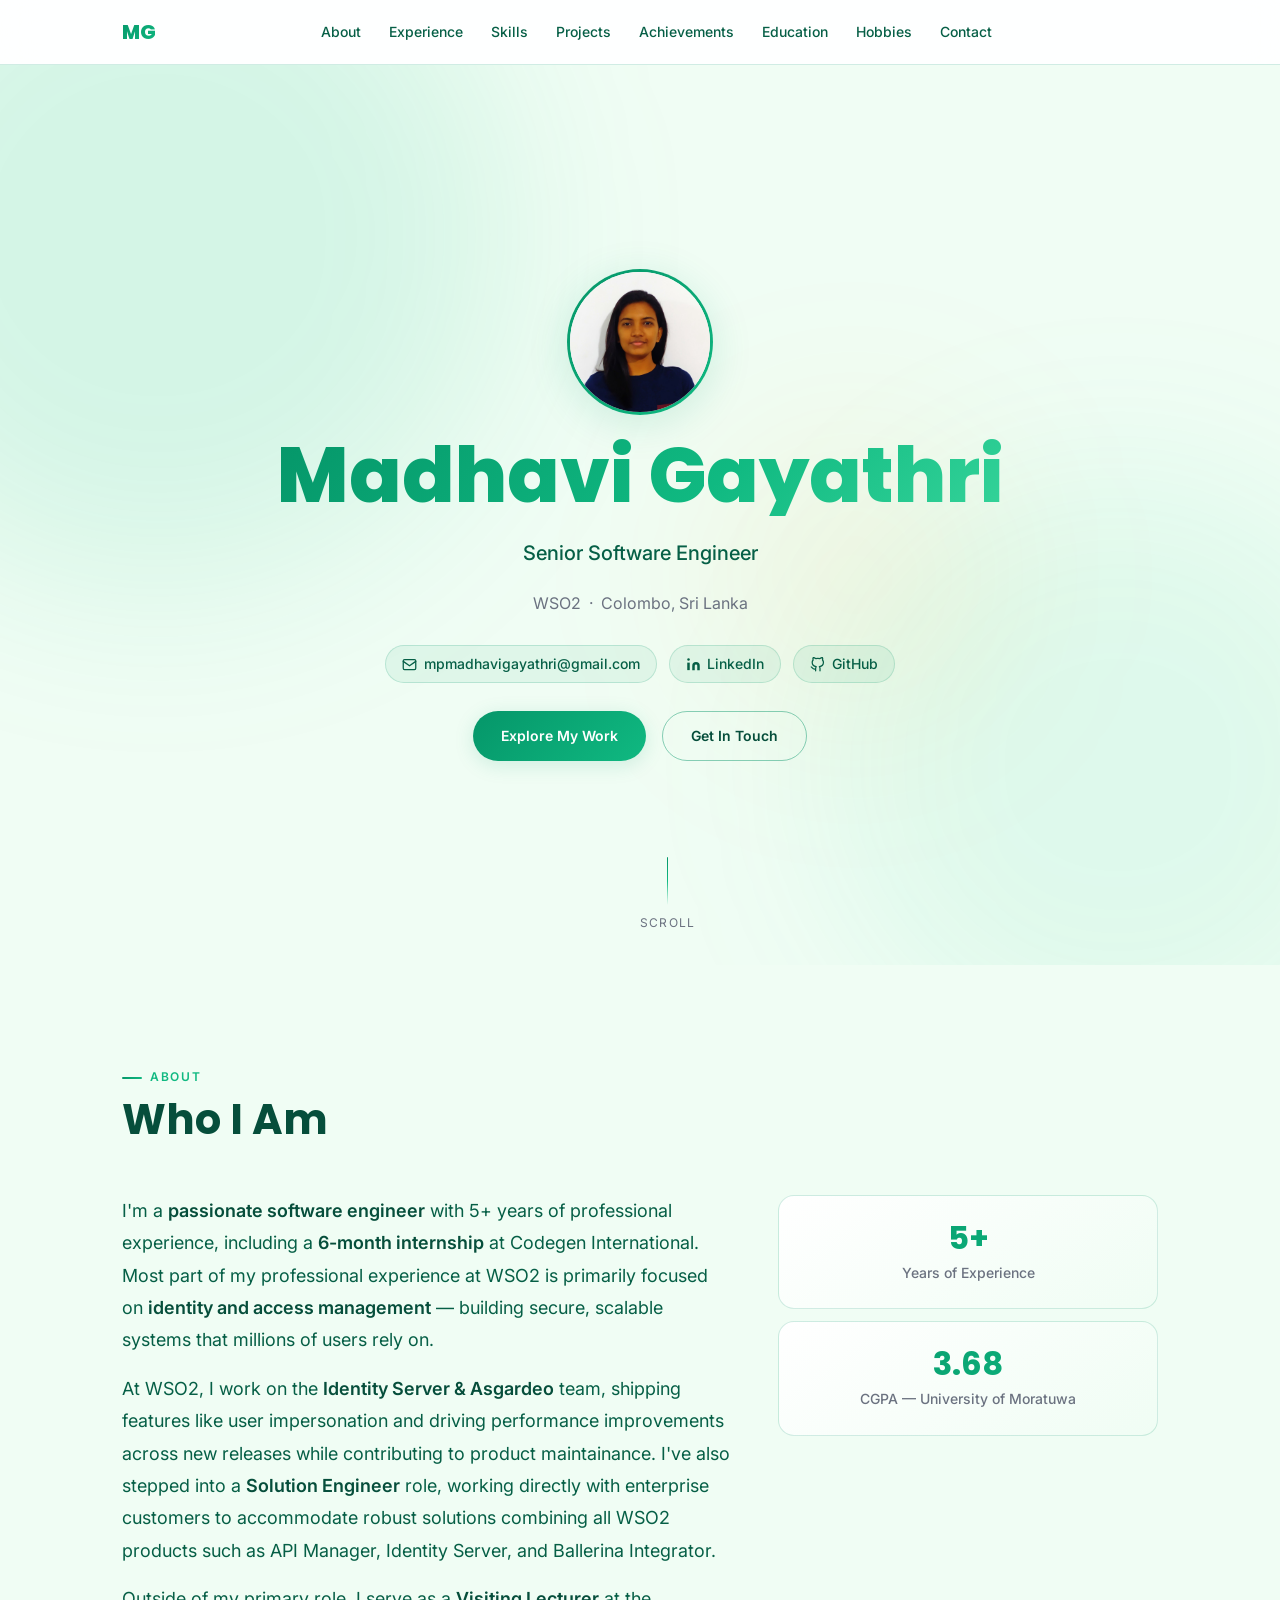
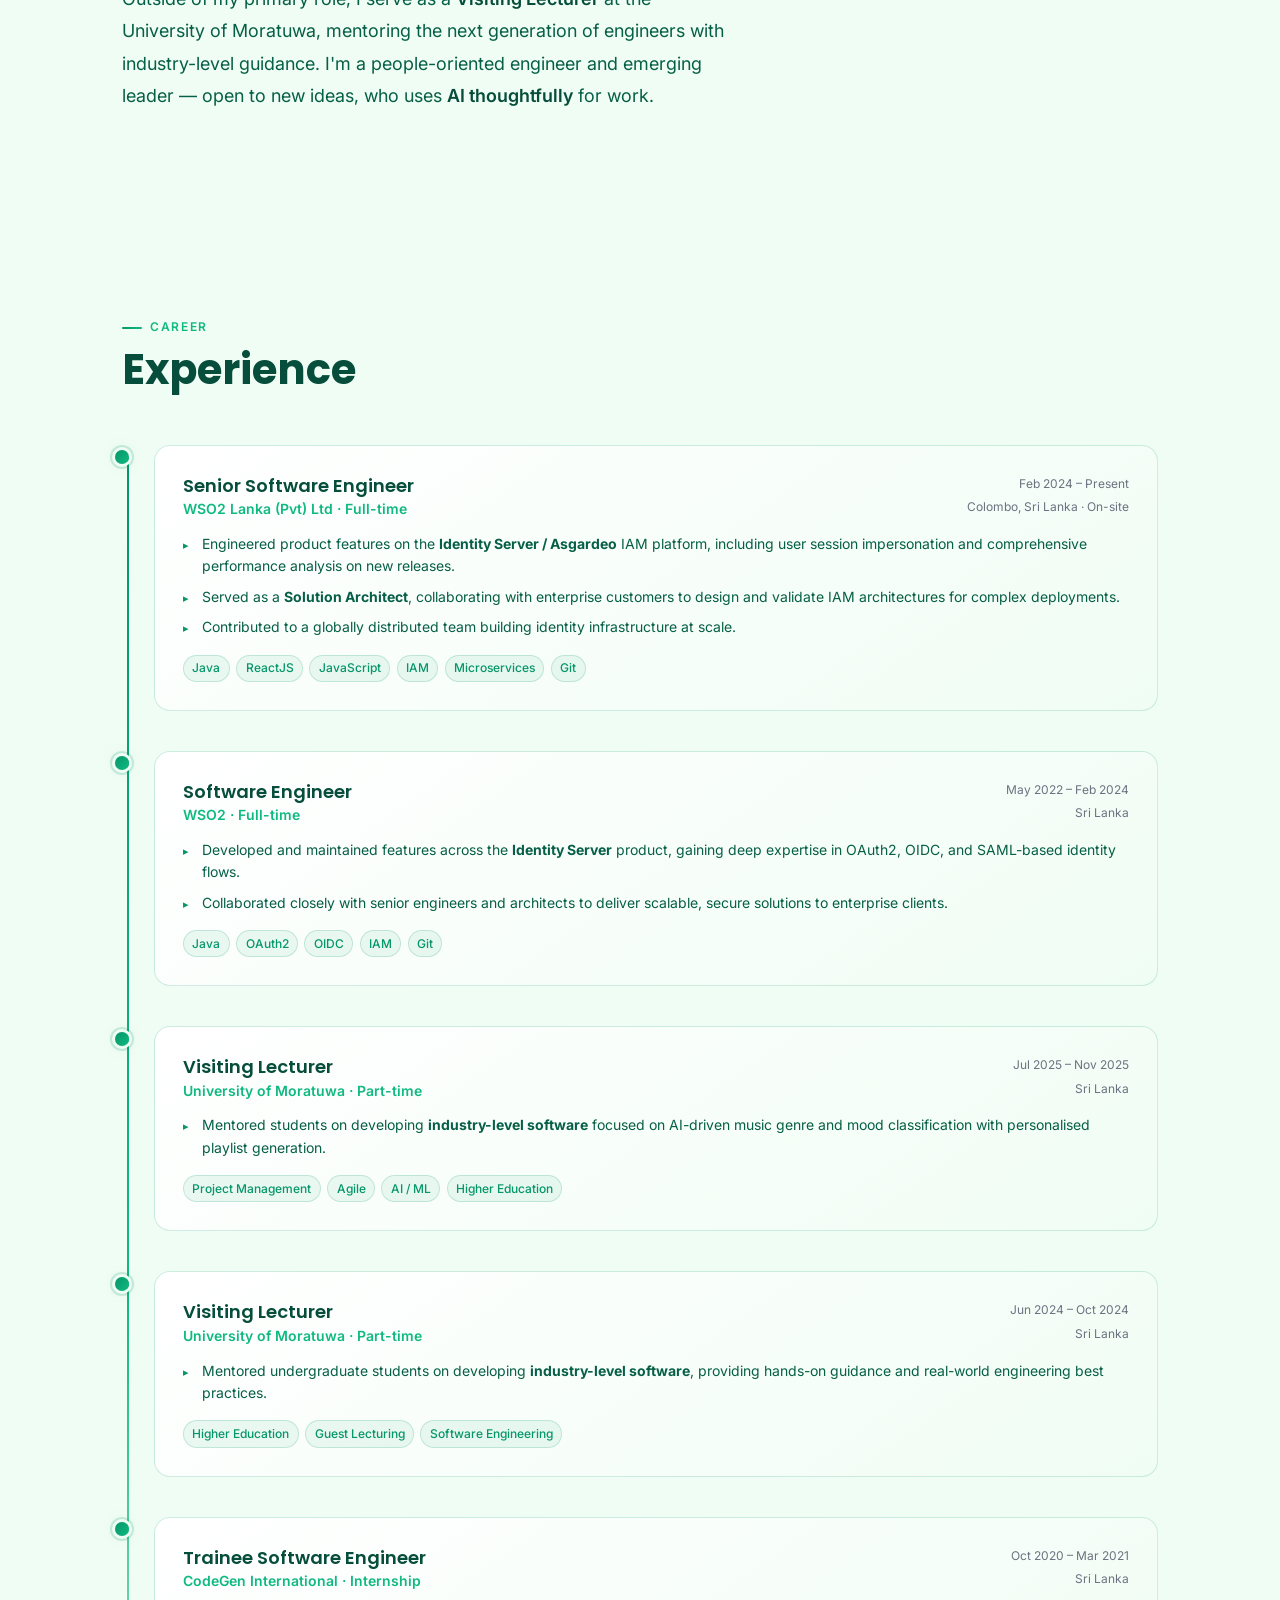
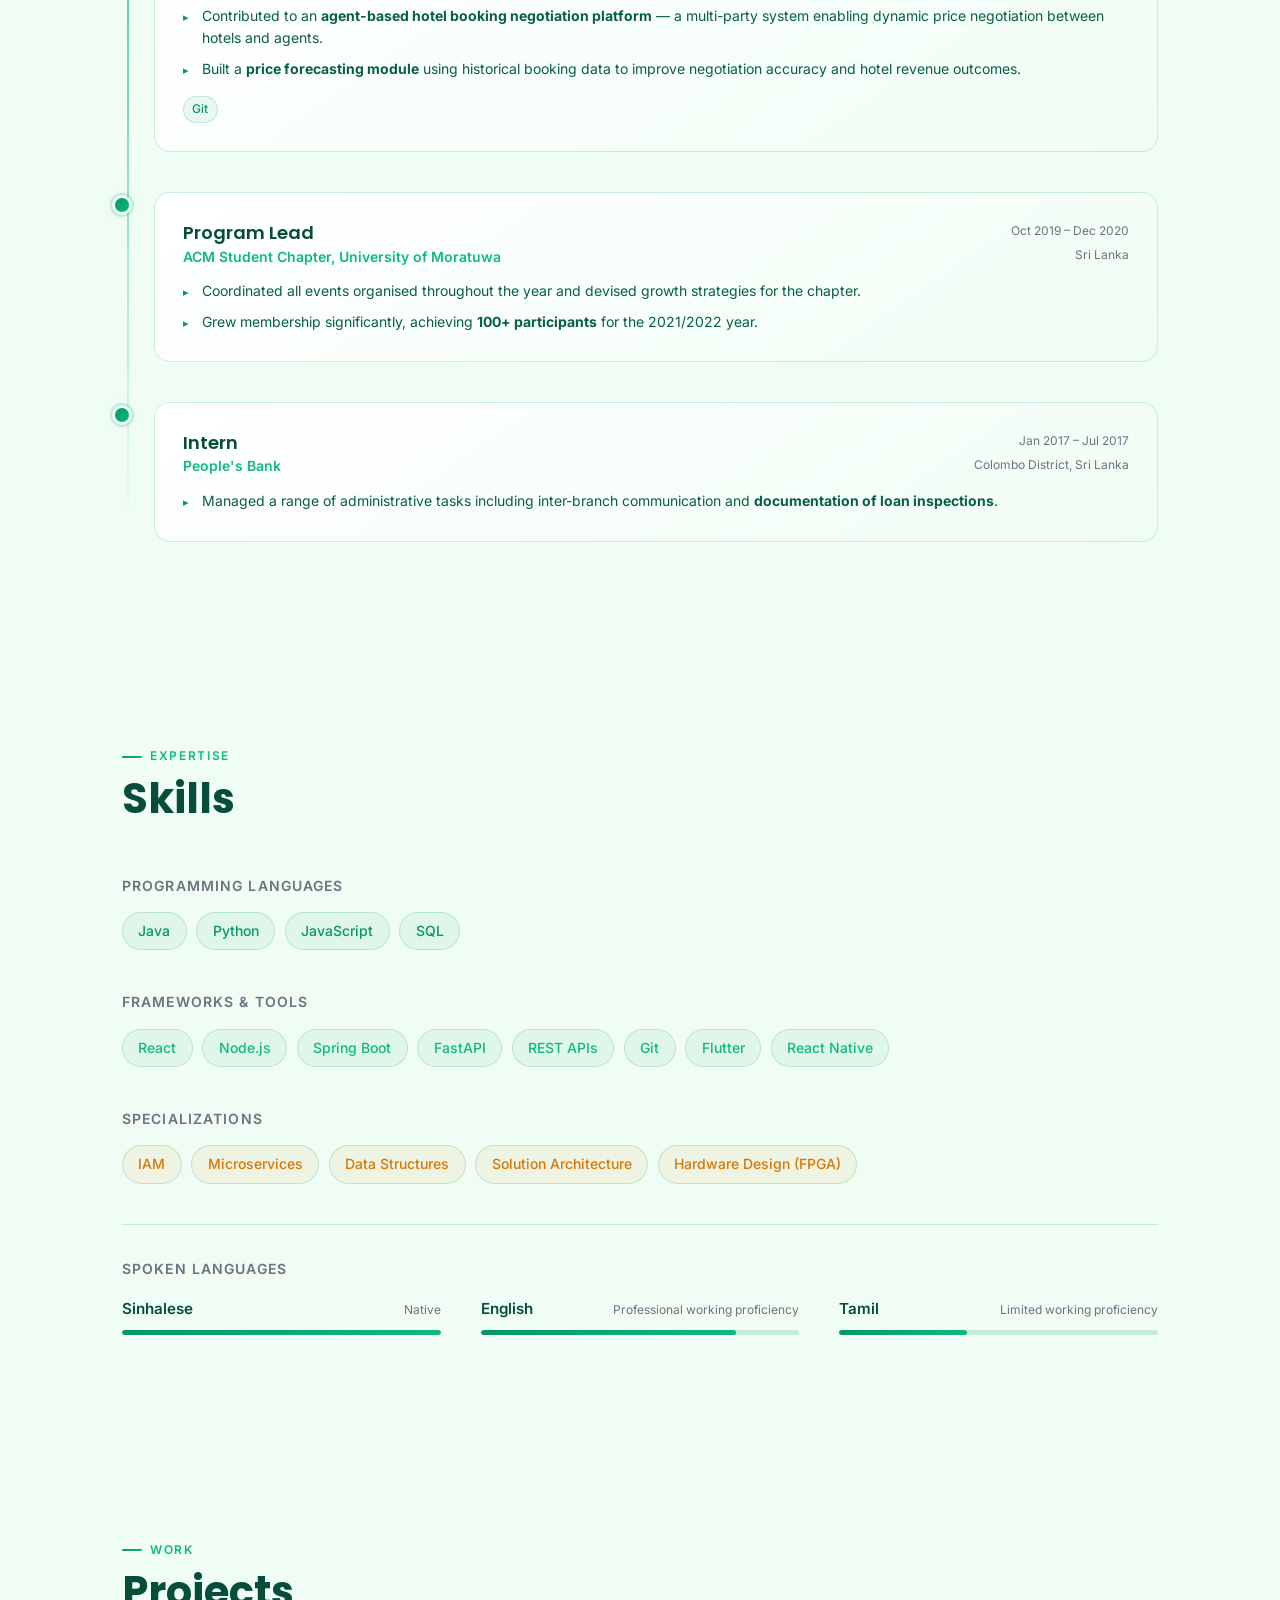
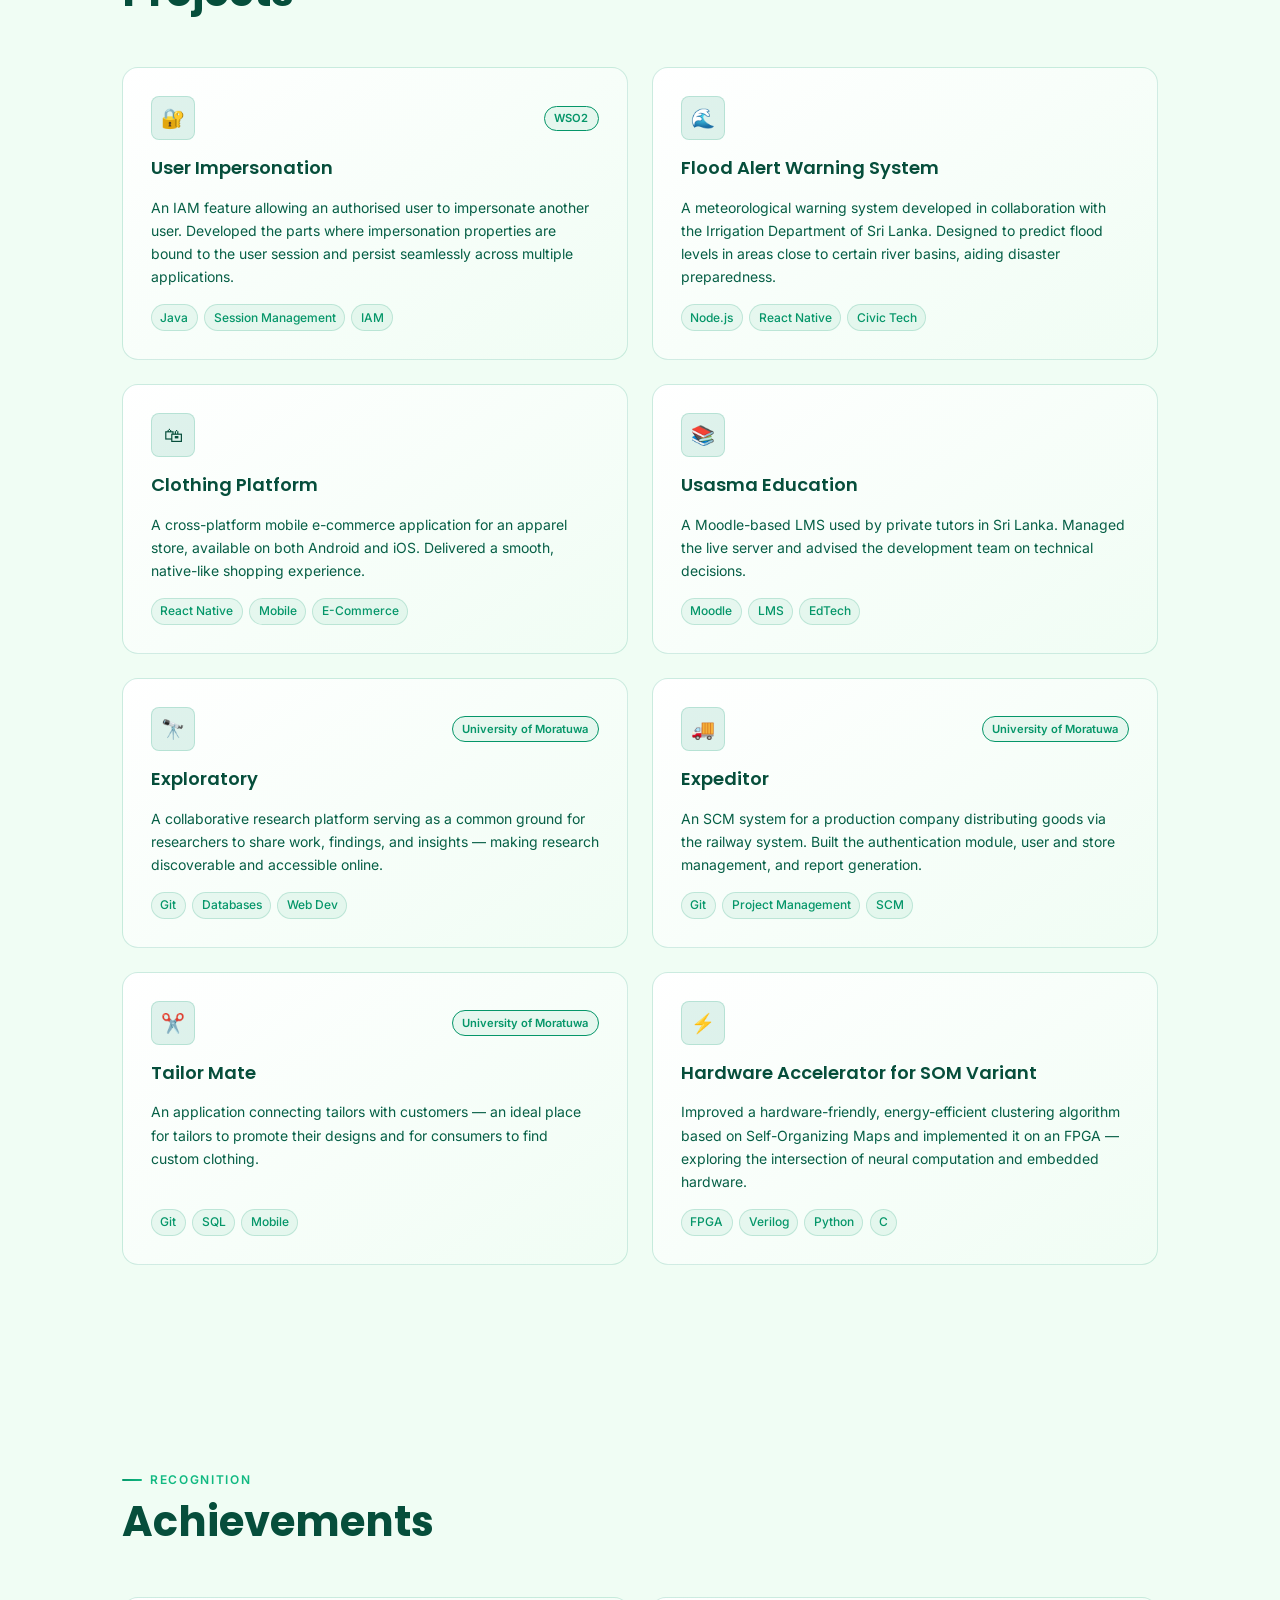
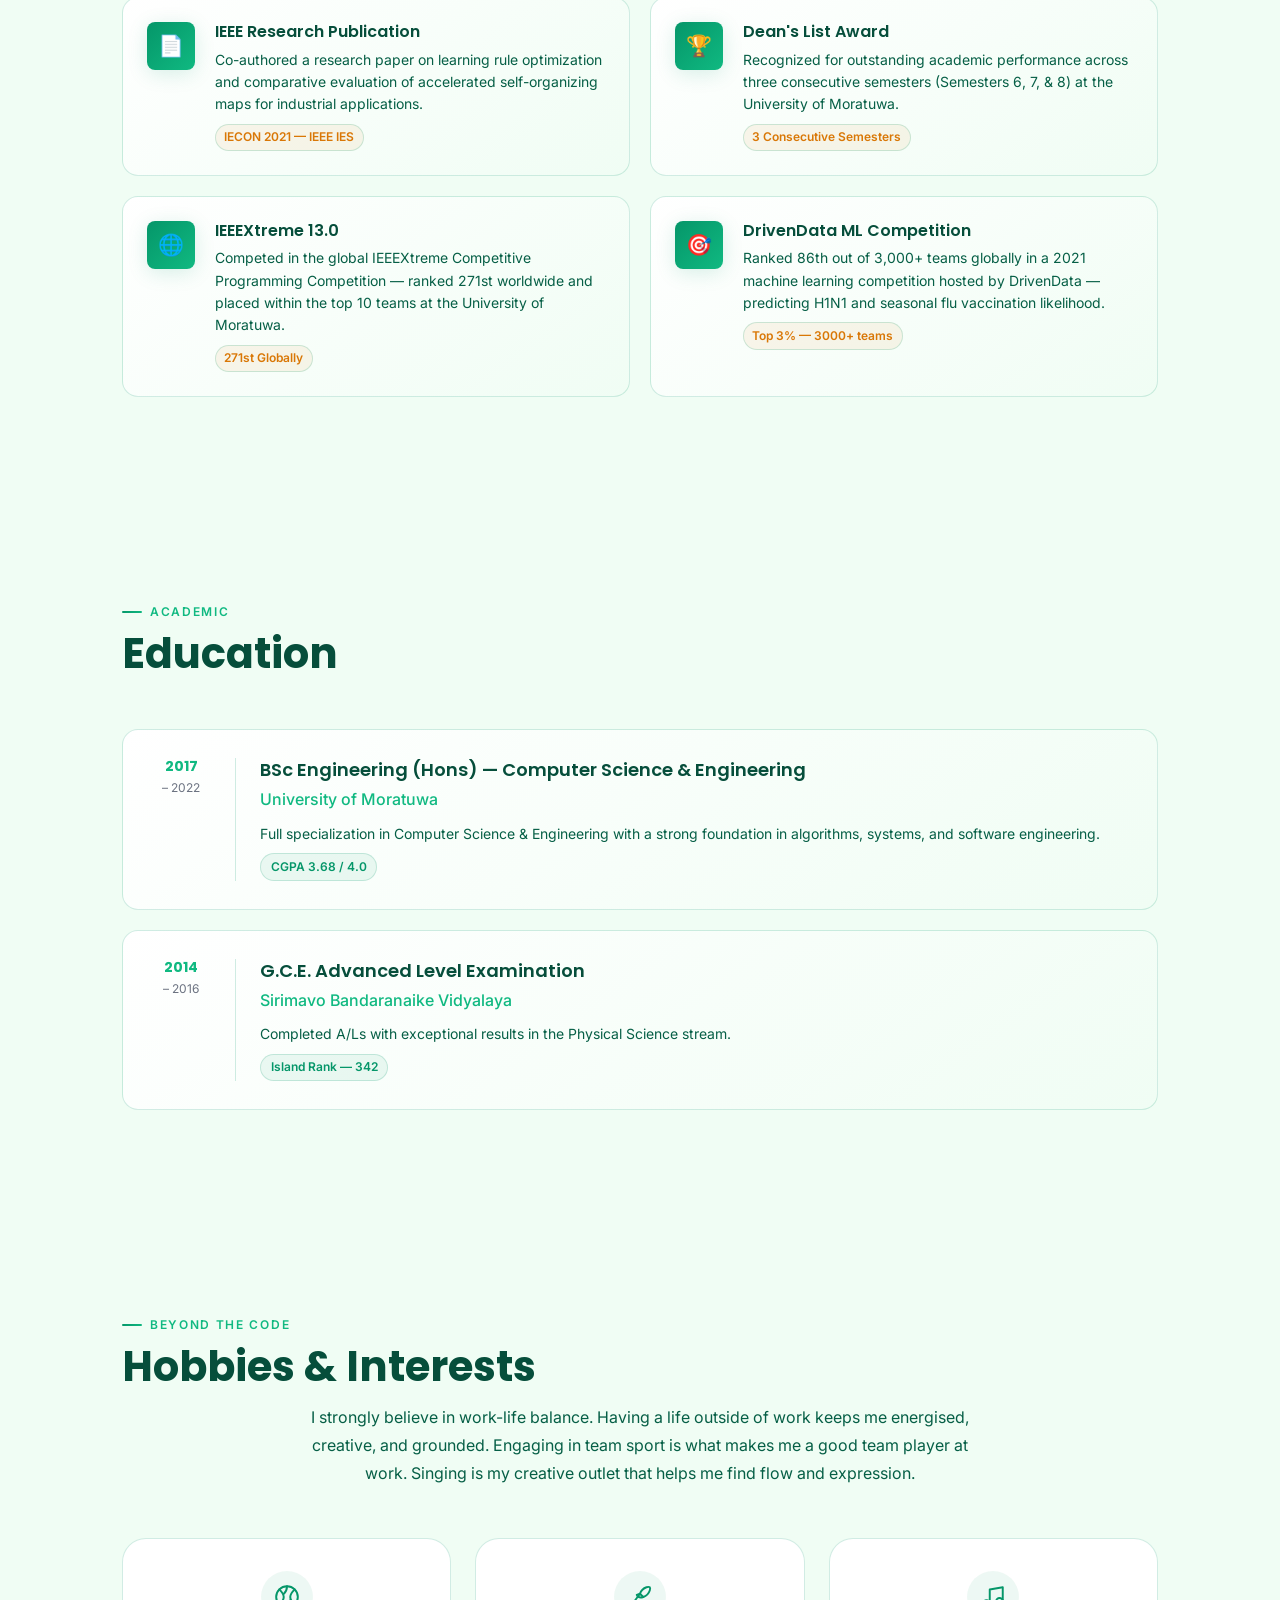
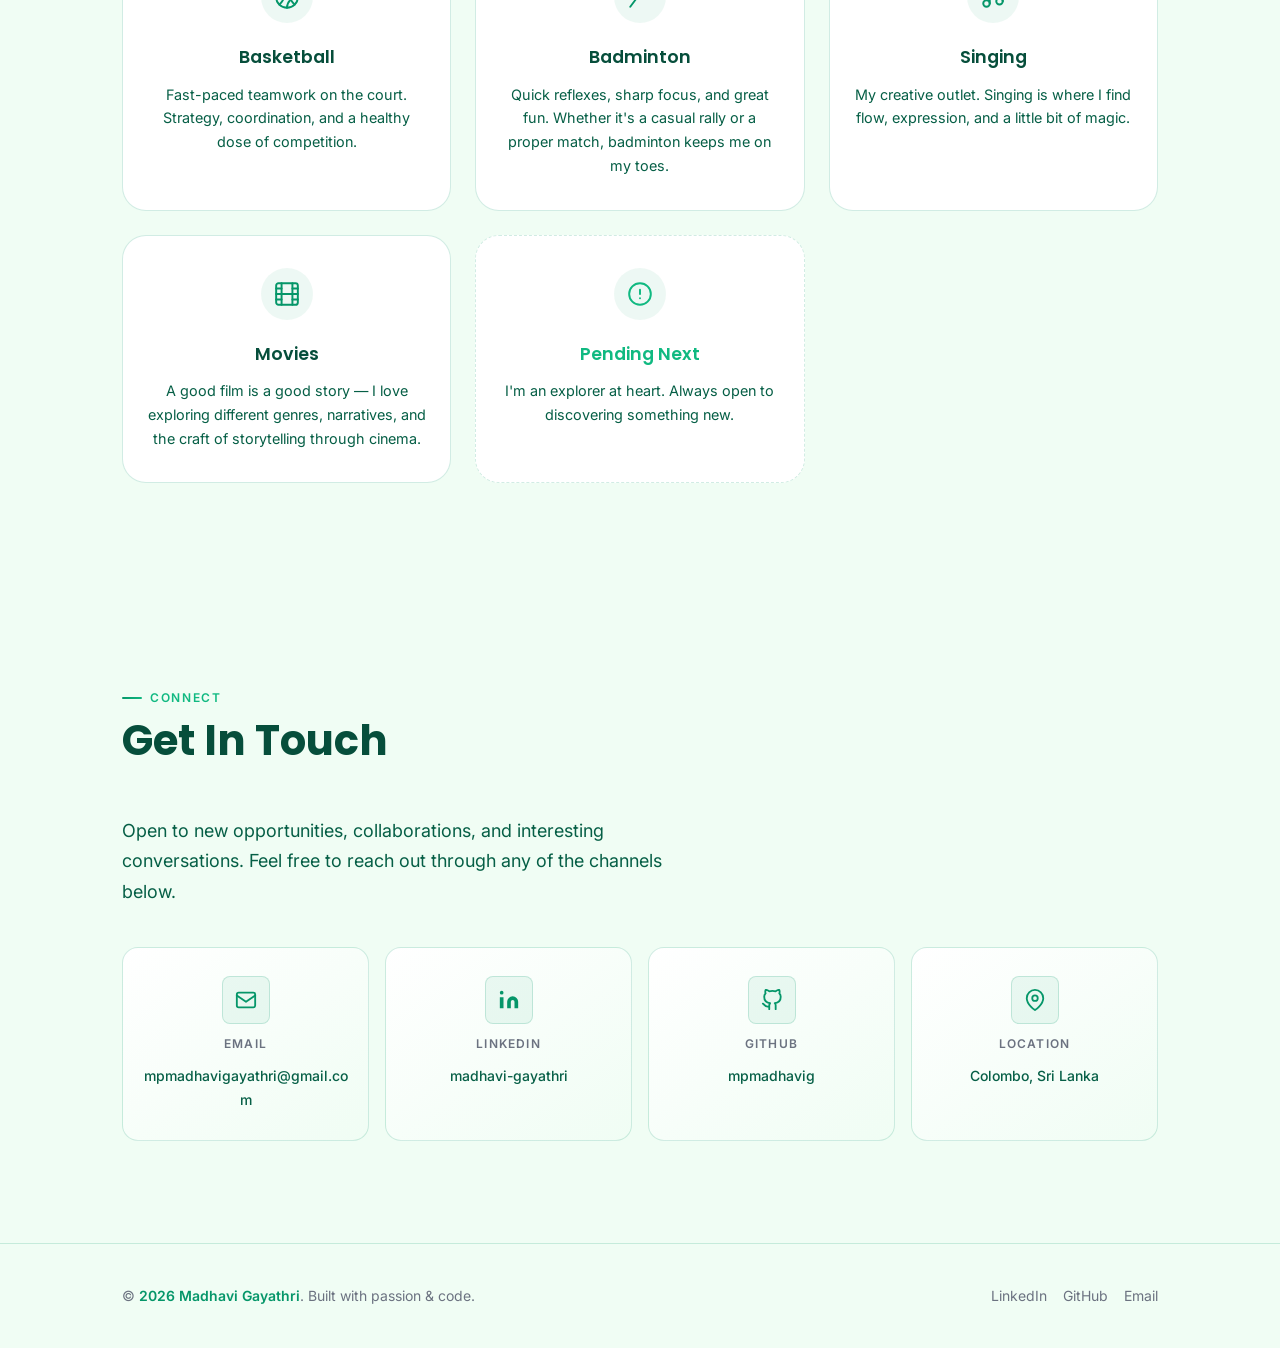
==== index.html @ bb4893af "Add a basic template." ====
<!DOCTYPE html>
<html lang="en">
<head>
  <meta charset="UTF-8" />
  <meta name="viewport" content="width=device-width, initial-scale=1.0" />
  <meta name="description" content="Madhavi Gayathri — Senior Software Engineer specializing in Identity & Access Management, Java, and ReactJS." />
  <meta name="author" content="Madhavi Gayathri" />
  <meta property="og:title" content="Madhavi Gayathri — Software Engineer" />
  <meta property="og:description" content="Senior Software Engineer at WSO2, specializing in IAM, Java, and ReactJS." />
  <meta property="og:type" content="website" />
  <title>Madhavi Gayathri — Software Engineer</title>
  <link rel="stylesheet" href="style.css" />
</head>
<body>

  <!-- ============================================================
       NAVBAR
  ============================================================ -->
  <header class="site-header" role="banner">
    <nav class="nav container" aria-label="Primary navigation">
      <a class="nav__logo" href="#hero" aria-label="Back to top">MG</a>

      <ul class="nav__menu" id="nav-menu" role="list">
        <li><a class="nav__link" href="#about">About</a></li>
        <li><a class="nav__link" href="#experience">Experience</a></li>
        <li><a class="nav__link" href="#skills">Skills</a></li>
        <li><a class="nav__link" href="#projects">Projects</a></li>
        <li><a class="nav__link" href="#achievements">Achievements</a></li>
        <li><a class="nav__link" href="#education">Education</a></li>
        <li><a class="nav__link" href="#hobbies">Hobbies</a></li>
        <li><a class="nav__link" href="#contact">Contact</a></li>
      </ul>

      <div class="nav__actions">
        <button class="nav__toggle" aria-label="Toggle navigation" aria-expanded="false" aria-controls="nav-menu">
          <span></span>
          <span></span>
          <span></span>
        </button>
      </div>
    </nav>
  </header>

  <main>

    <!-- ============================================================
         HERO
    ============================================================ -->
    <section id="hero" class="hero" aria-label="Introduction">
      <div class="hero__orbs" aria-hidden="true">
        <div class="hero__orb hero__orb--1"></div>
        <div class="hero__orb hero__orb--2"></div>
        <div class="hero__orb hero__orb--3"></div>
      </div>

      <div class="hero__content container">

        <div class="hero__avatar-ring" aria-hidden="true">
          <div class="hero__avatar">
            <img src="Profile-pic.jpg" alt="Madhavi Gayathri" />
          </div>
        </div>

        <h1 class="hero__name">Madhavi Gayathri</h1>

        <p class="hero__title">Senior Software Engineer</p>
        <p class="hero__sub">WSO2 &nbsp;&middot;&nbsp; Colombo, Sri Lanka</p>

        <div class="hero__links">
          <a class="hero__link" href="mailto:mpmadhavigayathri@gmail.com" aria-label="Send email">
            <svg viewBox="0 0 24 24" fill="none" stroke="currentColor" stroke-width="2" stroke-linecap="round" stroke-linejoin="round" aria-hidden="true"><rect x="2" y="4" width="20" height="16" rx="2"/><path d="m22 7-10 7L2 7"/></svg>
            mpmadhavigayathri@gmail.com
          </a>
          <a class="hero__link" href="https://linkedin.com/in/madhavi-gayathri" target="_blank" rel="noopener noreferrer" aria-label="LinkedIn profile">
            <svg viewBox="0 0 24 24" fill="currentColor" aria-hidden="true"><path d="M16 8a6 6 0 0 1 6 6v7h-4v-7a2 2 0 0 0-2-2 2 2 0 0 0-2 2v7h-4v-7a6 6 0 0 1 6-6z"/><rect x="2" y="9" width="4" height="12"/><circle cx="4" cy="4" r="2"/></svg>
            LinkedIn
          </a>
          <a class="hero__link" href="https://github.com/mpmadhavig" target="_blank" rel="noopener noreferrer" aria-label="GitHub profile">
            <svg viewBox="0 0 24 24" fill="none" stroke="currentColor" stroke-width="2" stroke-linecap="round" stroke-linejoin="round" aria-hidden="true"><path d="M9 19c-5 1.5-5-2.5-7-3m14 6v-3.87a3.37 3.37 0 0 0-.94-2.61c3.14-.35 6.44-1.54 6.44-7A5.44 5.44 0 0 0 20 4.77 5.07 5.07 0 0 0 19.91 1S18.73.65 16 2.48a13.38 13.38 0 0 0-7 0C6.27.65 5.09 1 5.09 1A5.07 5.07 0 0 0 5 4.77a5.44 5.44 0 0 0-1.5 3.78c0 5.42 3.3 6.61 6.44 7A3.37 3.37 0 0 0 9 18.13V22"/></svg>
            GitHub
          </a>
        </div>

        <div class="hero__cta">
          <a class="btn btn--primary" href="#about">Explore My Work</a>
          <a class="btn btn--ghost" href="#contact">Get In Touch</a>
        </div>
      </div>

      <div class="hero__scroll" aria-hidden="true">
        <div class="hero__scroll-line"></div>
        <span>scroll</span>
      </div>
    </section>

    <!-- ============================================================
         ABOUT
    ============================================================ -->
    <section id="about" aria-labelledby="about-heading">
      <div class="container">
        <div class="section-header">
          <p class="section-label">About</p>
          <h2 class="section-title" id="about-heading">Who I Am</h2>
        </div>

        <div class="about__grid">
          <div class="about__text" data-animate>
            <p>
              I'm a <strong>passionate software engineer</strong> with <span id="years-exp-inline">—</span> years of professional experience,
              including a <strong>6-month internship</strong> at Codegen International. 
              Most part of my professional experience at WSO2 is primarily focused on
              <strong>identity and access management</strong> &mdash; building secure,
              scalable systems that millions of users rely on.
            </p>
            <p>
              At WSO2, I work on the <strong>Identity Server &amp; Asgardeo</strong> team,
              shipping features like user impersonation and driving performance
              improvements across new releases while contributing to product maintainance. 
              I've also stepped into a <strong>Solution Engineer</strong> role, working directly 
              with enterprise customers to accommodate robust solutions combining all WSO2 products 
              such as API Manager, Identity Server, and Ballerina Integrator.
            </p>
            <p>
              Outside of my primary role, I serve as a <strong>Visiting Lecturer</strong> at the
              University of Moratuwa, mentoring the next generation of engineers with
              industry-level guidance. I'm a people-oriented engineer and emerging leader &mdash;
              open to new ideas, who uses <strong>AI thoughtfully</strong> for work.
            </p>
          </div>

          <div class="about__stats">
            <div class="stat-card" data-animate>
              <div class="stat-card__value" id="years-exp">—</div>
              <div class="stat-card__label">Years of Experience</div>
            </div>
            <div class="stat-card" data-animate>
              <div class="stat-card__value">3.68</div>
              <div class="stat-card__label">CGPA &mdash; University of Moratuwa</div>
            </div>
          </div>
        </div>
      </div>
    </section>

    <!-- ============================================================
         EXPERIENCE
    ============================================================ -->
    <section id="experience" aria-labelledby="experience-heading">
      <div class="container">
        <div class="section-header">
          <p class="section-label">Career</p>
          <h2 class="section-title" id="experience-heading">Experience</h2>
        </div>

        <div class="timeline">

          <!-- WSO2 — Senior SWE -->
          <div class="timeline__item" data-animate>
            <div class="timeline__dot" aria-hidden="true"></div>
            <div class="timeline__card">
              <div class="timeline__header">
                <div>
                  <h3 class="timeline__role">Senior Software Engineer</h3>
                  <div class="timeline__company">WSO2 Lanka (Pvt) Ltd &middot; Full-time</div>
                </div>
                <div class="timeline__meta">
                  <span class="timeline__period">Feb 2024 &ndash; Present</span>
                  <span class="timeline__location">Colombo, Sri Lanka &middot; On-site</span>
                </div>
              </div>
              <ul class="timeline__bullets">
                <li>Engineered product features on the <strong>Identity Server / Asgardeo</strong> IAM platform, including user session impersonation and comprehensive performance analysis on new releases.</li>
                <li>Served as a <strong>Solution Architect</strong>, collaborating with enterprise customers to design and validate IAM architectures for complex deployments.</li>
                <li>Contributed to a globally distributed team building identity infrastructure at scale.</li>
              </ul>
              <div class="timeline__tags">
                <span class="timeline__tag">Java</span>
                <span class="timeline__tag">ReactJS</span>
                <span class="timeline__tag">JavaScript</span>
                <span class="timeline__tag">IAM</span>
                <span class="timeline__tag">Microservices</span>
                <span class="timeline__tag">Git</span>
              </div>
            </div>
          </div>

          <!-- WSO2 — SWE -->
          <div class="timeline__item" data-animate>
            <div class="timeline__dot" aria-hidden="true"></div>
            <div class="timeline__card">
              <div class="timeline__header">
                <div>
                  <h3 class="timeline__role">Software Engineer</h3>
                  <div class="timeline__company">WSO2 &middot; Full-time</div>
                </div>
                <div class="timeline__meta">
                  <span class="timeline__period">May 2022 &ndash; Feb 2024</span>
                  <span class="timeline__location">Sri Lanka</span>
                </div>
              </div>
              <ul class="timeline__bullets">
                <li>Developed and maintained features across the <strong>Identity Server</strong> product, gaining deep expertise in OAuth2, OIDC, and SAML-based identity flows.</li>
                <li>Collaborated closely with senior engineers and architects to deliver scalable, secure solutions to enterprise clients.</li>
              </ul>
              <div class="timeline__tags">
                <span class="timeline__tag">Java</span>
                <span class="timeline__tag">OAuth2</span>
                <span class="timeline__tag">OIDC</span>
                <span class="timeline__tag">IAM</span>
                <span class="timeline__tag">Git</span>
              </div>
            </div>
          </div>

          <!-- UoM Visiting Lecturer 2025 -->
          <div class="timeline__item" data-animate>
            <div class="timeline__dot" aria-hidden="true"></div>
            <div class="timeline__card">
              <div class="timeline__header">
                <div>
                  <h3 class="timeline__role">Visiting Lecturer</h3>
                  <div class="timeline__company">University of Moratuwa &middot; Part-time</div>
                </div>
                <div class="timeline__meta">
                  <span class="timeline__period">Jul 2025 &ndash; Nov 2025</span>
                  <span class="timeline__location">Sri Lanka</span>
                </div>
              </div>
              <ul class="timeline__bullets">
                <li>Mentored students on developing <strong>industry-level software</strong> focused on AI-driven music genre and mood classification with personalised playlist generation.</li>
              </ul>
              <div class="timeline__tags">
                <span class="timeline__tag">Project Management</span>
                <span class="timeline__tag">Agile</span>
                <span class="timeline__tag">AI / ML</span>
                <span class="timeline__tag">Higher Education</span>
              </div>
            </div>
          </div>

          <!-- UoM Visiting Lecturer 2024 -->
          <div class="timeline__item" data-animate>
            <div class="timeline__dot" aria-hidden="true"></div>
            <div class="timeline__card">
              <div class="timeline__header">
                <div>
                  <h3 class="timeline__role">Visiting Lecturer</h3>
                  <div class="timeline__company">University of Moratuwa &middot; Part-time</div>
                </div>
                <div class="timeline__meta">
                  <span class="timeline__period">Jun 2024 &ndash; Oct 2024</span>
                  <span class="timeline__location">Sri Lanka</span>
                </div>
              </div>
              <ul class="timeline__bullets">
                <li>Mentored undergraduate students on developing <strong>industry-level software</strong>, providing hands-on guidance and real-world engineering best practices.</li>
              </ul>
              <div class="timeline__tags">
                <span class="timeline__tag">Higher Education</span>
                <span class="timeline__tag">Guest Lecturing</span>
                <span class="timeline__tag">Software Engineering</span>
              </div>
            </div>
          </div>

          <!-- Codegen -->
          <div class="timeline__item" data-animate>
            <div class="timeline__dot" aria-hidden="true"></div>
            <div class="timeline__card">
              <div class="timeline__header">
                <div>
                  <h3 class="timeline__role">Trainee Software Engineer</h3>
                  <div class="timeline__company">CodeGen International &middot; Internship</div>
                </div>
                <div class="timeline__meta">
                  <span class="timeline__period">Oct 2020 &ndash; Mar 2021</span>
                  <span class="timeline__location">Sri Lanka</span>
                </div>
              </div>
              <ul class="timeline__bullets">
                <li>Contributed to an <strong>agent-based hotel booking negotiation platform</strong> — a multi-party system enabling dynamic price negotiation between hotels and agents.</li>
                <li>Built a <strong>price forecasting module</strong> using historical booking data to improve negotiation accuracy and hotel revenue outcomes.</li>
              </ul>
              <div class="timeline__tags">
                <span class="timeline__tag">Git</span>
              </div>
            </div>
          </div>

          <!-- ACM -->
          <div class="timeline__item" data-animate>
            <div class="timeline__dot" aria-hidden="true"></div>
            <div class="timeline__card">
              <div class="timeline__header">
                <div>
                  <h3 class="timeline__role">Program Lead</h3>
                  <div class="timeline__company">ACM Student Chapter, University of Moratuwa</div>
                </div>
                <div class="timeline__meta">
                  <span class="timeline__period">Oct 2019 &ndash; Dec 2020</span>
                  <span class="timeline__location">Sri Lanka</span>
                </div>
              </div>
              <ul class="timeline__bullets">
                <li>Coordinated all events organised throughout the year and devised growth strategies for the chapter.</li>
                <li>Grew membership significantly, achieving <strong>100+ participants</strong> for the 2021/2022 year.</li>
              </ul>
            </div>
          </div>

          <!-- People's Bank -->
          <div class="timeline__item" data-animate>
            <div class="timeline__dot" aria-hidden="true"></div>
            <div class="timeline__card">
              <div class="timeline__header">
                <div>
                  <h3 class="timeline__role">Intern</h3>
                  <div class="timeline__company">People's Bank</div>
                </div>
                <div class="timeline__meta">
                  <span class="timeline__period">Jan 2017 &ndash; Jul 2017</span>
                  <span class="timeline__location">Colombo District, Sri Lanka</span>
                </div>
              </div>
              <ul class="timeline__bullets">
                <li>Managed a range of administrative tasks including inter-branch communication and <strong>documentation of loan inspections</strong>.</li>
              </ul>
            </div>
          </div>

        </div>
      </div>
    </section>

    <!-- ============================================================
         SKILLS
    ============================================================ -->
    <section id="skills" aria-labelledby="skills-heading">
      <div class="container">
        <div class="section-header">
          <p class="section-label">Expertise</p>
          <h2 class="section-title" id="skills-heading">Skills</h2>
        </div>

        <div class="skills__groups" data-animate>
          <div class="skill-group">
            <h3 class="skill-group__label">Programming Languages</h3>
            <div class="skill-group__tags">
              <span class="skill-tag skill-tag--primary">Java</span>
              <span class="skill-tag skill-tag--primary">Python</span>
              <span class="skill-tag skill-tag--primary">JavaScript</span>
              <span class="skill-tag skill-tag--primary">SQL</span>
            </div>
          </div>

          <div class="skill-group">
            <h3 class="skill-group__label">Frameworks &amp; Tools</h3>
            <div class="skill-group__tags">
              <span class="skill-tag">React</span>
              <span class="skill-tag">Node.js</span>
              <span class="skill-tag">Spring Boot</span>
              <span class="skill-tag">FastAPI</span>
              <span class="skill-tag">REST APIs</span>
              <span class="skill-tag">Git</span>
              <span class="skill-tag">Flutter</span>
              <span class="skill-tag">React Native</span>
            </div>
          </div>

          <div class="skill-group">
            <h3 class="skill-group__label">Specializations</h3>
            <div class="skill-group__tags">
              <span class="skill-tag skill-tag--accent">IAM</span>
              <span class="skill-tag skill-tag--accent">Microservices</span>
              <span class="skill-tag skill-tag--accent">Data Structures</span>
              <span class="skill-tag skill-tag--accent">Solution Architecture</span>
              <span class="skill-tag skill-tag--accent">Hardware Design (FPGA)</span>
            </div>
          </div>
        </div>

        <div class="languages__list" data-animate>
          <h3 class="skill-group__label">Spoken Languages</h3>
          <div class="languages__items">

            <div class="lang-item">
              <div class="lang-item__top">
                <span class="lang-item__name">Sinhalese</span>
                <span class="lang-item__level">Native</span>
              </div>
              <div class="lang-item__bar" aria-hidden="true">
                <div class="lang-item__fill" style="--pct: 100%"></div>
              </div>
            </div>

            <div class="lang-item">
              <div class="lang-item__top">
                <span class="lang-item__name">English</span>
                <span class="lang-item__level">Professional working proficiency</span>
              </div>
              <div class="lang-item__bar" aria-hidden="true">
                <div class="lang-item__fill" style="--pct: 80%"></div>
              </div>
            </div>

            <div class="lang-item">
              <div class="lang-item__top">
                <span class="lang-item__name">Tamil</span>
                <span class="lang-item__level">Limited working proficiency</span>
              </div>
              <div class="lang-item__bar" aria-hidden="true">
                <div class="lang-item__fill" style="--pct: 40%"></div>
              </div>
            </div>

          </div>
        </div>
      </div>
    </section>

    <!-- ============================================================
         PROJECTS
    ============================================================ -->
    <section id="projects" aria-labelledby="projects-heading">
      <div class="container">
        <div class="section-header">
          <p class="section-label">Work</p>
          <h2 class="section-title" id="projects-heading">Projects</h2>
        </div>

        <div class="projects__grid">

          <article class="project-card" data-animate>
            <div class="project-card__header">
              <div class="project-card__icon" aria-hidden="true">&#x1F510;</div>
              <span class="project-card__assoc">WSO2</span>
            </div>
            <h3 class="project-card__title">User Impersonation</h3>
            <p class="project-card__desc">
              An IAM feature allowing an authorised user to impersonate another user. Developed the parts where impersonation properties are bound to the user session and persist seamlessly across multiple applications.
            </p>
            <div class="project-card__tags">
              <span class="project-card__tag">Java</span>
              <span class="project-card__tag">Session Management</span>
              <span class="project-card__tag">IAM</span>
            </div>
          </article>

          <article class="project-card" data-animate>
            <div class="project-card__header">
              <div class="project-card__icon" aria-hidden="true">&#x1F30A;</div>
            </div>
            <h3 class="project-card__title">Flood Alert Warning System</h3>
            <p class="project-card__desc">
              A meteorological warning system developed in collaboration with the Irrigation Department of Sri Lanka. Designed to predict flood levels in areas close to certain river basins, aiding disaster preparedness.
            </p>
            <div class="project-card__tags">
              <span class="project-card__tag">Node.js</span>
              <span class="project-card__tag">React Native</span>
              <span class="project-card__tag">Civic Tech</span>
            </div>
          </article>

          <article class="project-card" data-animate>
            <div class="project-card__header">
              <div class="project-card__icon" aria-hidden="true">&#x1F6CD;</div>
            </div>
            <h3 class="project-card__title">Clothing Platform</h3>
            <p class="project-card__desc">
              A cross-platform mobile e-commerce application for an apparel store, available on both Android and iOS. Delivered a smooth, native-like shopping experience.
            </p>
            <div class="project-card__tags">
              <span class="project-card__tag">React Native</span>
              <span class="project-card__tag">Mobile</span>
              <span class="project-card__tag">E-Commerce</span>
            </div>
          </article>

          <article class="project-card" data-animate>
            <div class="project-card__header">
              <div class="project-card__icon" aria-hidden="true">&#x1F4DA;</div>
            </div>
            <h3 class="project-card__title">Usasma Education</h3>
            <p class="project-card__desc">
              A Moodle-based LMS used by private tutors in Sri Lanka. Managed the live server and advised the development team on technical decisions.
            </p>
            <div class="project-card__tags">
              <span class="project-card__tag">Moodle</span>
              <span class="project-card__tag">LMS</span>
              <span class="project-card__tag">EdTech</span>
            </div>
          </article>

          <article class="project-card" data-animate>
            <div class="project-card__header">
              <div class="project-card__icon" aria-hidden="true">&#x1F52D;</div>
              <span class="project-card__assoc">University of Moratuwa</span>
            </div>
            <h3 class="project-card__title">Exploratory</h3>
            <p class="project-card__desc">
              A collaborative research platform serving as a common ground for researchers to share work, findings, and insights — making research discoverable and accessible online.
            </p>
            <div class="project-card__tags">
              <span class="project-card__tag">Git</span>
              <span class="project-card__tag">Databases</span>
              <span class="project-card__tag">Web Dev</span>
            </div>
          </article>

          <article class="project-card" data-animate>
            <div class="project-card__header">
              <div class="project-card__icon" aria-hidden="true">&#x1F69A;</div>
              <span class="project-card__assoc">University of Moratuwa</span>
            </div>
            <h3 class="project-card__title">Expeditor</h3>
            <p class="project-card__desc">
              An SCM system for a production company distributing goods via the railway system. Built the authentication module, user and store management, and report generation.
            </p>
            <div class="project-card__tags">
              <span class="project-card__tag">Git</span>
              <span class="project-card__tag">Project Management</span>
              <span class="project-card__tag">SCM</span>
            </div>
          </article>

          <article class="project-card" data-animate>
            <div class="project-card__header">
              <div class="project-card__icon" aria-hidden="true">&#x2702;&#xFE0F;</div>
              <span class="project-card__assoc">University of Moratuwa</span>
            </div>
            <h3 class="project-card__title">Tailor Mate</h3>
            <p class="project-card__desc">
              An application connecting tailors with customers — an ideal place for tailors to promote their designs and for consumers to find custom clothing.
            </p>
            <div class="project-card__tags">
              <span class="project-card__tag">Git</span>
              <span class="project-card__tag">SQL</span>
              <span class="project-card__tag">Mobile</span>
            </div>
          </article>

          <article class="project-card" data-animate>
            <div class="project-card__header">
              <div class="project-card__icon" aria-hidden="true">&#x26A1;</div>
            </div>
            <h3 class="project-card__title">Hardware Accelerator for SOM Variant</h3>
            <p class="project-card__desc">
              Improved a hardware-friendly, energy-efficient clustering algorithm based on Self-Organizing Maps and implemented it on an FPGA — exploring the intersection of neural computation and embedded hardware.
            </p>
            <div class="project-card__tags">
              <span class="project-card__tag">FPGA</span>
              <span class="project-card__tag">Verilog</span>
              <span class="project-card__tag">Python</span>
              <span class="project-card__tag">C</span>
            </div>
          </article>

        </div>
      </div>
    </section>

    <!-- ============================================================
         ACHIEVEMENTS
    ============================================================ -->
    <section id="achievements" aria-labelledby="achievements-heading">
      <div class="container">
        <div class="section-header">
          <p class="section-label">Recognition</p>
          <h2 class="section-title" id="achievements-heading">Achievements</h2>
        </div>

        <div class="achievements__grid">

          <div class="achievement-card" data-animate>
            <div class="achievement-card__icon" aria-hidden="true">&#x1F4C4;</div>
            <div class="achievement-card__body">
              <h3 class="achievement-card__title">IEEE Research Publication</h3>
              <p class="achievement-card__desc">
                Co-authored a research paper on learning rule optimization and comparative
                evaluation of accelerated self-organizing maps for industrial applications.
              </p>
              <span class="achievement-card__badge">IECON 2021 &mdash; IEEE IES</span>
            </div>
          </div>

          <div class="achievement-card" data-animate>
            <div class="achievement-card__icon" aria-hidden="true">&#x1F3C6;</div>
            <div class="achievement-card__body">
              <h3 class="achievement-card__title">Dean's List Award</h3>
              <p class="achievement-card__desc">
                Recognized for outstanding academic performance across three consecutive
                semesters (Semesters 6, 7, &amp; 8) at the University of Moratuwa.
              </p>
              <span class="achievement-card__badge">3 Consecutive Semesters</span>
            </div>
          </div>

          <div class="achievement-card" data-animate>
            <div class="achievement-card__icon" aria-hidden="true">&#x1F310;</div>
            <div class="achievement-card__body">
              <h3 class="achievement-card__title">IEEEXtreme 13.0</h3>
              <p class="achievement-card__desc">
                Competed in the global IEEEXtreme Competitive Programming Competition &mdash;
                ranked 271st worldwide and placed within the top 10 teams at
                the University of Moratuwa.
              </p>
              <span class="achievement-card__badge">271st Globally</span>
            </div>
          </div>

          <div class="achievement-card" data-animate>
            <div class="achievement-card__icon" aria-hidden="true">&#x1F3AF;</div>
            <div class="achievement-card__body">
              <h3 class="achievement-card__title">DrivenData ML Competition</h3>
              <p class="achievement-card__desc">
                Ranked 86th out of 3,000+ teams globally in a 2021 machine learning
                competition hosted by DrivenData &mdash; predicting H1N1 and seasonal flu
                vaccination likelihood.
              </p>
              <span class="achievement-card__badge">Top 3% &mdash; 3000+ teams</span>
            </div>
          </div>

        </div>
      </div>
    </section>

    <!-- ============================================================
         EDUCATION
    ============================================================ -->
    <section id="education" aria-labelledby="education-heading">
      <div class="container">
        <div class="section-header">
          <p class="section-label">Academic</p>
          <h2 class="section-title" id="education-heading">Education</h2>
        </div>

        <div class="education__list">

          <div class="edu-card" data-animate>
            <div class="edu-card__year-block">
              <div class="edu-card__year">2017</div>
              <div class="edu-card__year-range">&ndash; 2022</div>
            </div>
            <div class="edu-card__divider" aria-hidden="true"></div>
            <div class="edu-card__body">
              <h3 class="edu-card__degree">BSc Engineering (Hons) &mdash; Computer Science &amp; Engineering</h3>
              <p class="edu-card__institution">University of Moratuwa</p>
              <p class="edu-card__detail">Full specialization in Computer Science &amp; Engineering with a strong foundation in algorithms, systems, and software engineering.</p>
              <span class="edu-card__cgpa">CGPA 3.68 / 4.0</span>
            </div>
          </div>

          <div class="edu-card" data-animate>
            <div class="edu-card__year-block">
              <div class="edu-card__year">2014</div>
              <div class="edu-card__year-range">&ndash; 2016</div>
            </div>
            <div class="edu-card__divider" aria-hidden="true"></div>
            <div class="edu-card__body">
              <h3 class="edu-card__degree">G.C.E. Advanced Level Examination</h3>
              <p class="edu-card__institution">Sirimavo Bandaranaike Vidyalaya</p>
              <p class="edu-card__detail">Completed A/Ls with exceptional results in the Physical Science stream.</p>
              <span class="edu-card__cgpa">Island Rank &mdash; 342</span>
            </div>
          </div>

        </div>
      </div>
    </section>

    <!-- ============================================================
         HOBBIES
    ============================================================ -->
    <section id="hobbies" aria-labelledby="hobbies-heading">
      <div class="container">
        <div class="section-header">
          <p class="section-label">Beyond the Code</p>
          <h2 class="section-title" id="hobbies-heading">Hobbies &amp; Interests</h2>
          <p class="section-desc">
            I strongly believe in work-life balance. Having a life outside of work keeps me energised,
            creative, and grounded. Engaging in team sport is what makes me a good team player at work.
            Singing is my creative outlet that helps me find flow and expression.
          </p>
        </div>

        <div class="hobbies__grid">

          <div class="hobby-card" data-animate>
            <div class="hobby-card__icon" aria-hidden="true">
              <svg viewBox="0 0 24 24" fill="none" stroke="currentColor" stroke-width="1.8" stroke-linecap="round" stroke-linejoin="round"><circle cx="12" cy="12" r="10"/><path d="M4.93 4.93C7.24 7.24 9 9.5 9 12s-1.76 4.76-4.07 7.07M19.07 4.93C16.76 7.24 15 9.5 15 12s1.76 4.76 4.07 7.07M12 2c0 2.76-1.12 5.24-2.93 7.07M12 22c0-2.76 1.12-5.24 2.93-7.07"/></svg>
            </div>
            <h3 class="hobby-card__title">Basketball</h3>
            <p class="hobby-card__desc">Fast-paced teamwork on the court. Strategy, coordination, and a healthy dose of competition.</p>
          </div>

          <div class="hobby-card" data-animate>
            <div class="hobby-card__icon" aria-hidden="true">
              <!-- Badminton shuttlecock-inspired icon -->
              <svg viewBox="0 0 24 24" fill="none" stroke="currentColor" stroke-width="1.8" stroke-linecap="round" stroke-linejoin="round"><path d="M3 21 L12 9"/><path d="M12 9 C13 6 15 4 18 3 C21 2 22 3 21 6 C20 9 18 11 15 12 C12 13 10 12 9 10Z"/><line x1="15" y1="12" x2="12" y2="9"/></svg>
            </div>
            <h3 class="hobby-card__title">Badminton</h3>
            <p class="hobby-card__desc">Quick reflexes, sharp focus, and great fun. Whether it's a casual rally or a proper match, badminton keeps me on my toes.</p>
          </div>

          <div class="hobby-card" data-animate>
            <div class="hobby-card__icon" aria-hidden="true">
              <svg viewBox="0 0 24 24" fill="none" stroke="currentColor" stroke-width="1.8" stroke-linecap="round" stroke-linejoin="round"><path d="M9 18V5l12-2v13"/><circle cx="6" cy="18" r="3"/><circle cx="18" cy="16" r="3"/></svg>
            </div>
            <h3 class="hobby-card__title">Singing</h3>
            <p class="hobby-card__desc">My creative outlet. Singing is where I find flow, expression, and a little bit of magic.</p>
          </div>

          <div class="hobby-card" data-animate>
            <div class="hobby-card__icon" aria-hidden="true">
              <svg viewBox="0 0 24 24" fill="none" stroke="currentColor" stroke-width="1.8" stroke-linecap="round" stroke-linejoin="round"><rect x="2" y="2" width="20" height="20" rx="2.18" ry="2.18"/><line x1="7" y1="2" x2="7" y2="22"/><line x1="17" y1="2" x2="17" y2="22"/><line x1="2" y1="12" x2="22" y2="12"/><line x1="2" y1="7" x2="7" y2="7"/><line x1="2" y1="17" x2="7" y2="17"/><line x1="17" y1="17" x2="22" y2="17"/><line x1="17" y1="7" x2="22" y2="7"/></svg>
            </div>
            <h3 class="hobby-card__title">Movies</h3>
            <p class="hobby-card__desc">A good film is a good story — I love exploring different genres, narratives, and the craft of storytelling through cinema.</p>
          </div>

          <div class="hobby-card hobby-card--pending" data-animate>
            <div class="hobby-card__icon" aria-hidden="true">
              <svg viewBox="0 0 24 24" fill="none" stroke="currentColor" stroke-width="1.8" stroke-linecap="round" stroke-linejoin="round"><circle cx="12" cy="12" r="10"/><line x1="12" y1="8" x2="12" y2="12"/><line x1="12" y1="16" x2="12.01" y2="16"/></svg>
            </div>
            <h3 class="hobby-card__title">Pending Next</h3>
            <p class="hobby-card__desc">I'm an explorer at heart. Always open to discovering something new.</p>
          </div>

        </div>
      </div>
    </section>

    <!-- ============================================================
         CONTACT
    ============================================================ -->
    <section id="contact" aria-labelledby="contact-heading">
      <div class="container">
        <div class="section-header">
          <p class="section-label">Connect</p>
          <h2 class="section-title" id="contact-heading">Get In Touch</h2>
        </div>

        <p class="contact__intro">
          Open to new opportunities, collaborations, and interesting conversations.
          Feel free to reach out through any of the channels below.
        </p>

        <div class="contact__cards">

          <a class="contact-card" href="mailto:mpmadhavigayathri@gmail.com" data-animate aria-label="Send email to Madhavi">
            <div class="contact-card__icon">
              <svg viewBox="0 0 24 24" fill="none" stroke="currentColor" stroke-width="2" stroke-linecap="round" stroke-linejoin="round" aria-hidden="true"><rect x="2" y="4" width="20" height="16" rx="2"/><path d="m22 7-10 7L2 7"/></svg>
            </div>
            <span class="contact-card__label">Email</span>
            <span class="contact-card__value">mpmadhavigayathri<wbr>@gmail.com</span>
          </a>

          <a class="contact-card" href="https://linkedin.com/in/madhavi-gayathri" target="_blank" rel="noopener noreferrer" data-animate aria-label="LinkedIn profile">
            <div class="contact-card__icon">
              <svg viewBox="0 0 24 24" fill="currentColor" aria-hidden="true"><path d="M16 8a6 6 0 0 1 6 6v7h-4v-7a2 2 0 0 0-2-2 2 2 0 0 0-2 2v7h-4v-7a6 6 0 0 1 6-6z"/><rect x="2" y="9" width="4" height="12"/><circle cx="4" cy="4" r="2"/></svg>
            </div>
            <span class="contact-card__label">LinkedIn</span>
            <span class="contact-card__value">madhavi-gayathri</span>
          </a>

          <a class="contact-card" href="https://github.com/mpmadhavig" target="_blank" rel="noopener noreferrer" data-animate aria-label="GitHub profile">
            <div class="contact-card__icon">
              <svg viewBox="0 0 24 24" fill="none" stroke="currentColor" stroke-width="2" stroke-linecap="round" stroke-linejoin="round" aria-hidden="true"><path d="M9 19c-5 1.5-5-2.5-7-3m14 6v-3.87a3.37 3.37 0 0 0-.94-2.61c3.14-.35 6.44-1.54 6.44-7A5.44 5.44 0 0 0 20 4.77 5.07 5.07 0 0 0 19.91 1S18.73.65 16 2.48a13.38 13.38 0 0 0-7 0C6.27.65 5.09 1 5.09 1A5.07 5.07 0 0 0 5 4.77a5.44 5.44 0 0 0-1.5 3.78c0 5.42 3.3 6.61 6.44 7A3.37 3.37 0 0 0 9 18.13V22"/></svg>
            </div>
            <span class="contact-card__label">GitHub</span>
            <span class="contact-card__value">mpmadhavig</span>
          </a>

          <div class="contact-card" data-animate>
            <div class="contact-card__icon">
              <svg viewBox="0 0 24 24" fill="none" stroke="currentColor" stroke-width="2" stroke-linecap="round" stroke-linejoin="round" aria-hidden="true"><path d="M21 10c0 7-9 13-9 13s-9-6-9-13a9 9 0 0 1 18 0z"/><circle cx="12" cy="10" r="3"/></svg>
            </div>
            <span class="contact-card__label">Location</span>
            <span class="contact-card__value">Colombo, Sri Lanka</span>
          </div>

        </div>
      </div>
    </section>

  </main>

  <!-- ============================================================
       FOOTER
  ============================================================ -->
  <footer class="site-footer" role="contentinfo">
    <div class="footer__inner container">
      <p class="footer__copy">
        &copy; <span id="footer-year"></span> <span>Madhavi Gayathri</span>. Built with passion &amp; code.
      </p>
      <div class="footer__links">
        <a class="footer__link" href="https://linkedin.com/in/madhavi-gayathri" target="_blank" rel="noopener noreferrer" aria-label="LinkedIn">LinkedIn</a>
        <a class="footer__link" href="https://github.com/mpmadhavig" target="_blank" rel="noopener noreferrer" aria-label="GitHub">GitHub</a>
        <a class="footer__link" href="mailto:mpmadhavigayathri@gmail.com" aria-label="Email">Email</a>
      </div>
    </div>
  </footer>

  <script src="script.js" defer></script>
</body>
</html>
---- style.css ----
/* ============================================================
   MADHAVI GAYATHRI — Portfolio CSS
   ============================================================ */

@import url('https://fonts.googleapis.com/css2?family=Inter:wght@300;400;500;600&family=Poppins:wght@600;700;800&display=swap');

/* ============================================================
   Design Tokens — Light Theme (sole theme)
   ============================================================ */
:root {
  --color-primary:    #059669;
  --color-secondary:  #10B981;
  --color-accent:     #D97706;

  --bg-page:          #F0FDF4;
  --bg-card:          #ffffff;
  --bg-card-hover:    #ECFDF5;
  --bg-nav:           rgba(255, 255, 255, 0.92);
  --bg-mobile-menu:   #ffffff;

  --text-primary:     #064E3B;
  --text-secondary:   #065F46;
  --text-muted:       #6B7280;

  --border:           rgba(5, 150, 105, 0.18);
  --border-subtle:    rgba(5, 150, 105, 0.18);
  --border-hover:     rgba(5, 150, 105, 0.45);
  --glow-primary:     rgba(5, 150, 105, 0.15);
  --glow-secondary:   rgba(16, 185, 129, 0.12);
  --glow-accent:      rgba(217, 119, 6, 0.18);
  --shadow-scrolled:  rgba(0, 0, 0, 0.10);

  --orb-1:  rgba(16, 185, 129, 0.12);
  --orb-2:  rgba(52, 211, 153, 0.09);
  --orb-3:  rgba(245, 158, 11, 0.07);

  --tint-primary:      rgba(5, 150, 105, 0.07);
  --tint-primary-low:  rgba(5, 150, 105, 0.07);
  --tint-primary-mid:  rgba(5, 150, 105, 0.12);
  --tint-primary-high: rgba(5, 150, 105, 0.18);
  --tint-accent-low:   rgba(217, 119, 6, 0.07);
  --tint-accent-mid:   rgba(217, 119, 6, 0.15);

  --gradient-hero:  linear-gradient(135deg, #059669 0%, #10B981 100%);
  --gradient-text:  linear-gradient(135deg, #059669 0%, #10B981 60%, #34D399 100%);
  --gradient-card:  linear-gradient(145deg, #ffffff, #F0FDF4);
  --gradient-line:  linear-gradient(to bottom, #059669, #10B981, transparent);

  --font-heading: 'Poppins', sans-serif;
  --font-body:    'Inter', sans-serif;

  --text-xs:   0.75rem;
  --text-sm:   0.875rem;
  --text-base: 1rem;
  --text-lg:   1.125rem;
  --text-xl:   1.25rem;
  --text-2xl:  clamp(1.4rem, 3vw, 2rem);
  --text-3xl:  clamp(1.8rem, 4vw, 2.6rem);
  --text-hero: clamp(2.6rem, 7vw, 4.8rem);

  --radius-sm: 8px;
  --radius-md: 16px;
  --radius-lg: 24px;

  --transition-fast: 0.2s ease;
  --transition-base: 0.3s ease;
  --transition-slow: 0.6s ease;
}

/* ============================================================
   Reset & Base
   ============================================================ */
*, *::before, *::after {
  box-sizing: border-box;
  margin: 0;
  padding: 0;
}

html {
  scroll-behavior: smooth;
  font-size: 16px;
  -webkit-text-size-adjust: 100%;
}

body {
  font-family: var(--font-body);
  font-size: var(--text-base);
  line-height: 1.7;
  color: var(--text-primary);
  background-color: var(--bg-page);
  overflow-x: hidden;
  transition: background-color 0.35s ease, color 0.35s ease;
}

img, svg { display: block; max-width: 100%; }
a { color: inherit; text-decoration: none; }
ul, ol { list-style: none; }
button { cursor: pointer; border: none; background: none; font-family: inherit; }

/* ============================================================
   Utilities
   ============================================================ */
.container {
  max-width: 1100px;
  margin-inline: auto;
  padding-inline: clamp(1.25rem, 5vw, 2rem);
}

section {
  padding-block: clamp(4.5rem, 8vw, 7rem);
}

.section-label {
  font-size: var(--text-xs);
  font-weight: 600;
  letter-spacing: 0.14em;
  text-transform: uppercase;
  color: var(--color-secondary);
  display: flex;
  align-items: center;
  gap: 0.5rem;
  margin-bottom: 0.5rem;
}

.section-label::before {
  content: '';
  display: inline-block;
  width: 20px;
  height: 2px;
  background: var(--gradient-hero);
  border-radius: 2px;
}

.section-title {
  font-family: var(--font-heading);
  font-size: var(--text-3xl);
  font-weight: 700;
  color: var(--text-primary);
  line-height: 1.15;
  margin-bottom: 0.25rem;
}

.section-header {
  margin-bottom: clamp(2rem, 4vw, 3.5rem);
}

/* Buttons */
.btn {
  display: inline-flex;
  align-items: center;
  gap: 0.5rem;
  padding: 0.75rem 1.75rem;
  border-radius: 999px;
  font-family: var(--font-body);
  font-size: var(--text-sm);
  font-weight: 600;
  transition: transform var(--transition-base), box-shadow var(--transition-base), background var(--transition-base);
  white-space: nowrap;
}

.btn--primary {
  background: var(--gradient-hero);
  color: #fff;
  box-shadow: 0 4px 20px var(--glow-primary);
}

.btn--primary:hover {
  transform: translateY(-2px);
  box-shadow: 0 8px 30px var(--glow-primary);
}

.btn--ghost {
  background: transparent;
  color: var(--text-primary);
  border: 1.5px solid var(--border-hover);
}

.btn--ghost:hover {
  background: var(--tint-primary-low);
  border-color: var(--color-primary);
  transform: translateY(-2px);
}

/* Scroll reveal */
[data-animate] {
  opacity: 0;
  transform: translateY(28px);
  transition: opacity var(--transition-slow), transform var(--transition-slow);
  transition-delay: var(--delay, 0ms);
}

[data-animate].is-visible {
  opacity: 1;
  transform: translateY(0);
}

/* ============================================================
   Navbar
   ============================================================ */
.site-header {
  position: sticky;
  top: 0;
  z-index: 200;
  background: var(--bg-nav);
  -webkit-backdrop-filter: blur(20px);
  backdrop-filter: blur(20px);
  border-bottom: 1px solid var(--border-subtle);
  transition: box-shadow var(--transition-base), background var(--transition-base), border-color var(--transition-base);
}

.site-header.scrolled {
  box-shadow: 0 4px 40px var(--shadow-scrolled);
}

.nav {
  display: flex;
  align-items: center;
  justify-content: space-between;
  height: 64px;
}

.nav__logo {
  font-family: var(--font-heading);
  font-size: 1.25rem;
  font-weight: 800;
  background: var(--gradient-hero);
  -webkit-background-clip: text;
  -webkit-text-fill-color: transparent;
  background-clip: text;
  letter-spacing: -0.02em;
}

.nav__menu {
  display: flex;
  align-items: center;
  gap: 0.25rem;
}

.nav__link {
  position: relative;
  padding: 0.4rem 0.75rem;
  font-size: var(--text-sm);
  font-weight: 500;
  color: var(--text-secondary);
  transition: color var(--transition-fast);
  border-radius: var(--radius-sm);
}

.nav__link::after {
  content: '';
  position: absolute;
  bottom: 0;
  left: 50%;
  transform: translateX(-50%);
  width: 0;
  height: 2px;
  background: var(--gradient-hero);
  border-radius: 2px;
  transition: width var(--transition-base);
}

.nav__link:hover { color: var(--text-primary); }

.nav__link:hover::after,
.nav__link.active::after { width: calc(100% - 1.5rem); }

.nav__link.active { color: var(--text-primary); }

/* Nav actions (theme toggle + hamburger) */
.nav__actions {
  display: flex;
  align-items: center;
  gap: 0.25rem;
}


.nav__toggle {
  display: none;
  flex-direction: column;
  justify-content: center;
  gap: 5px;
  width: 32px;
  height: 32px;
  padding: 4px;
  border-radius: var(--radius-sm);
  transition: background var(--transition-fast);
}

.nav__toggle:hover { background: var(--tint-primary-low); }

.nav__toggle span {
  display: block;
  width: 100%;
  height: 2px;
  background: var(--text-secondary);
  border-radius: 2px;
  transition: transform var(--transition-base), opacity var(--transition-base), width var(--transition-base);
  transform-origin: center;
}

.nav__toggle.open span:nth-child(1) { transform: translateY(7px) rotate(45deg); }
.nav__toggle.open span:nth-child(2) { opacity: 0; width: 0; }
.nav__toggle.open span:nth-child(3) { transform: translateY(-7px) rotate(-45deg); }

/* ============================================================
   Hero
   ============================================================ */
.hero {
  position: relative;
  overflow: hidden;
  min-height: 100vh;
  min-height: 100svh;
  display: flex;
  align-items: center;
  justify-content: center;
  text-align: center;
}

.hero__orbs {
  position: absolute;
  inset: 0;
  pointer-events: none;
  overflow: hidden;
}

.hero__orb {
  position: absolute;
  border-radius: 50%;
  filter: blur(90px);
}

.hero__orb--1 {
  width: 700px; height: 700px;
  background: var(--orb-1);
  top: -20%; left: -15%;
  animation: floatOrb1 10s ease-in-out infinite alternate;
}

.hero__orb--2 {
  width: 580px; height: 580px;
  background: var(--orb-2);
  bottom: -10%; right: -10%;
  animation: floatOrb2 12s ease-in-out infinite alternate;
}

.hero__orb--3 {
  width: 300px; height: 300px;
  background: var(--orb-3);
  top: 40%; left: 55%;
  animation: floatOrb1 8s ease-in-out 2s infinite alternate;
}

.hero__content {
  position: relative;
  z-index: 1;
  display: flex;
  flex-direction: column;
  align-items: center;
  gap: 1.25rem;
}

.hero__avatar-ring {
  /* Gradient ring around the photo */
  padding: 3px;
  border-radius: 50%;
  background: var(--gradient-hero);
  box-shadow: 0 8px 40px var(--glow-primary);
  animation: fadeSlideUp 0.7s ease 0.1s both;
  flex-shrink: 0;
}

.hero__avatar {
  width: 140px;
  height: 140px;
  border-radius: 50%;
  overflow: hidden;
  background: var(--bg-card);
}

.hero__avatar img {
  width: 100%;
  height: 100%;
  object-fit: cover;
  object-position: center top;
  display: block;
}

.hero__name {
  font-family: var(--font-heading);
  font-size: var(--text-hero);
  font-weight: 800;
  line-height: 1.05;
  background: var(--gradient-text);
  -webkit-background-clip: text;
  -webkit-text-fill-color: transparent;
  background-clip: text;
  animation: fadeSlideUp 0.7s ease 0.25s both;
}

.hero__title {
  font-size: var(--text-xl);
  font-weight: 500;
  color: var(--text-secondary);
  animation: fadeSlideUp 0.7s ease 0.4s both;
}

.hero__sub {
  font-size: var(--text-base);
  color: var(--text-muted);
  animation: fadeSlideUp 0.7s ease 0.5s both;
}

.hero__links {
  display: flex;
  flex-wrap: wrap;
  justify-content: center;
  gap: 0.75rem;
  margin-top: 0.5rem;
  animation: fadeSlideUp 0.7s ease 0.6s both;
}

.hero__link {
  display: inline-flex;
  align-items: center;
  gap: 0.4rem;
  padding: 0.4rem 1rem;
  border-radius: 999px;
  font-size: var(--text-sm);
  font-weight: 500;
  color: var(--text-secondary);
  background: var(--tint-primary-low);
  border: 1px solid var(--border-subtle);
  transition: color var(--transition-fast), background var(--transition-fast), border-color var(--transition-fast), transform var(--transition-fast);
}

.hero__link:hover {
  color: var(--text-primary);
  background: var(--tint-primary-mid);
  border-color: var(--color-primary);
  transform: translateY(-2px);
}

.hero__link svg { width: 15px; height: 15px; flex-shrink: 0; }

.hero__cta {
  display: flex;
  flex-wrap: wrap;
  justify-content: center;
  gap: 1rem;
  margin-top: 0.5rem;
  animation: fadeSlideUp 0.7s ease 0.75s both;
}

.hero__scroll {
  position: absolute;
  bottom: 2rem;
  left: 50%;
  transform: translateX(-50%);
  display: flex;
  flex-direction: column;
  align-items: center;
  gap: 0.5rem;
  color: var(--text-muted);
  font-size: var(--text-xs);
  letter-spacing: 0.1em;
  text-transform: uppercase;
  animation: fadeSlideUp 0.7s ease 1s both;
}

.hero__scroll-line {
  width: 1.5px;
  height: 48px;
  background: var(--gradient-line);
  border-radius: 2px;
  animation: scrollLine 2s ease-in-out infinite;
}

/* ============================================================
   About
   ============================================================ */
.about__grid {
  display: grid;
  grid-template-columns: 1fr;
  gap: 3rem;
}

.about__text p {
  font-size: var(--text-lg);
  color: var(--text-secondary);
  line-height: 1.8;
  margin-bottom: 1rem;
}

.about__text p:last-child { margin-bottom: 0; }

.about__text strong {
  color: var(--text-primary);
  font-weight: 600;
}

.about__stats {
  display: grid;
  grid-template-columns: repeat(3, 1fr);
  gap: 1rem;
}

.stat-card {
  background: var(--gradient-card);
  border: 1px solid var(--border-subtle);
  border-radius: var(--radius-md);
  padding: 1.5rem 1rem;
  text-align: center;
  transition: transform var(--transition-base), box-shadow var(--transition-base), border-color var(--transition-base);
}

.stat-card:hover {
  transform: translateY(-4px);
  box-shadow: 0 16px 48px var(--glow-primary);
  border-color: var(--border-hover);
}

.stat-card__value {
  font-family: var(--font-heading);
  font-size: var(--text-2xl);
  font-weight: 700;
  background: var(--gradient-hero);
  -webkit-background-clip: text;
  -webkit-text-fill-color: transparent;
  background-clip: text;
  line-height: 1.1;
  margin-bottom: 0.35rem;
}

.stat-card__label {
  font-size: var(--text-sm);
  color: var(--text-muted);
  font-weight: 500;
}

/* ============================================================
   Experience / Timeline
   ============================================================ */
.timeline {
  position: relative;
  padding-left: 2rem;
  display: flex;
  flex-direction: column;
  gap: 2.5rem;
}

.timeline::before {
  content: '';
  position: absolute;
  left: 5px;
  top: 12px;
  bottom: 12px;
  width: 2px;
  background: var(--gradient-line);
  border-radius: 2px;
}

.timeline__item { position: relative; }

.timeline__dot {
  position: absolute;
  left: -2.45rem;
  top: 0.35rem;
  width: 14px; height: 14px;
  border-radius: 50%;
  background: var(--gradient-hero);
  box-shadow: 0 0 0 3px var(--bg-page), 0 0 0 5px var(--border-subtle), 0 0 16px var(--glow-primary);
  flex-shrink: 0;
}

.timeline__card {
  background: var(--gradient-card);
  border: 1px solid var(--border-subtle);
  border-radius: var(--radius-md);
  padding: 1.75rem;
  transition: transform var(--transition-base), box-shadow var(--transition-base), border-color var(--transition-base);
}

.timeline__card:hover {
  transform: translateX(4px);
  box-shadow: 0 12px 40px var(--glow-primary);
  border-color: var(--border-hover);
}

.timeline__header {
  display: flex;
  flex-wrap: wrap;
  align-items: flex-start;
  justify-content: space-between;
  gap: 0.5rem;
  margin-bottom: 0.75rem;
}

.timeline__role {
  font-family: var(--font-heading);
  font-size: var(--text-lg);
  font-weight: 600;
  color: var(--text-primary);
  line-height: 1.3;
}

.timeline__meta {
  display: flex;
  flex-direction: column;
  align-items: flex-end;
  gap: 0.2rem;
}

.timeline__company {
  font-size: var(--text-sm);
  font-weight: 600;
  color: var(--color-secondary);
}

.timeline__period {
  font-size: var(--text-xs);
  color: var(--text-muted);
  white-space: nowrap;
}

.timeline__location {
  font-size: var(--text-xs);
  color: var(--text-muted);
}

.timeline__bullets {
  display: flex;
  flex-direction: column;
  gap: 0.5rem;
  margin-top: 0.75rem;
}

.timeline__bullets li {
  font-size: var(--text-sm);
  color: var(--text-secondary);
  padding-left: 1.2rem;
  position: relative;
  line-height: 1.6;
}

.timeline__bullets li::before {
  content: '▸';
  position: absolute;
  left: 0;
  color: var(--color-primary);
  font-size: 0.7rem;
  top: 0.25rem;
}

.timeline__tags {
  display: flex;
  flex-wrap: wrap;
  gap: 0.4rem;
  margin-top: 1rem;
}

.timeline__tag {
  font-size: var(--text-xs);
  padding: 0.2em 0.7em;
  border-radius: 999px;
  background: var(--tint-primary-low);
  border: 1px solid var(--border-subtle);
  color: var(--color-primary);
  font-weight: 500;
}

/* ============================================================
   Skills
   ============================================================ */
.skills__groups {
  display: flex;
  flex-direction: column;
  gap: 2.5rem;
}

.skill-group__label {
  font-size: var(--text-sm);
  font-weight: 600;
  color: var(--text-muted);
  letter-spacing: 0.08em;
  text-transform: uppercase;
  margin-bottom: 0.9rem;
}

.skill-group__tags {
  display: flex;
  flex-wrap: wrap;
  gap: 0.6rem;
}

.skill-tag {
  display: inline-flex;
  align-items: center;
  padding: 0.45em 1.1em;
  border-radius: 999px;
  font-size: var(--text-sm);
  font-weight: 500;
  color: var(--color-secondary);
  background: var(--tint-primary-low);
  border: 1px solid var(--border-subtle);
  transition: background var(--transition-fast), border-color var(--transition-fast), transform var(--transition-fast), color var(--transition-fast), box-shadow var(--transition-fast);
}

.skill-tag:hover {
  background: var(--tint-primary-mid);
  border-color: var(--color-secondary);
  transform: translateY(-2px);
  box-shadow: 0 4px 16px var(--glow-secondary);
  color: var(--text-primary);
}

.skill-tag--primary {
  color: var(--color-primary);
  background: var(--tint-primary-low);
  border-color: var(--border-subtle);
}

.skill-tag--primary:hover {
  background: var(--tint-primary-mid);
  border-color: var(--color-primary);
  box-shadow: 0 4px 16px var(--glow-primary);
}

.skill-tag--accent {
  color: var(--color-accent);
  background: var(--tint-accent-low);
  border-color: var(--border-subtle);
}

.skill-tag--accent:hover {
  background: var(--tint-accent-mid);
  border-color: var(--color-accent);
  box-shadow: 0 4px 16px var(--glow-accent);
}

/* ── Spoken Languages ── */
.languages__list {
  margin-top: 2.5rem;
  padding-top: 2rem;
  border-top: 1px solid var(--border);
}

.languages__items {
  display: grid;
  grid-template-columns: repeat(3, 1fr);
  gap: 1.5rem 2.5rem;
  margin-top: 1rem;
}

.lang-item__top {
  display: flex;
  justify-content: space-between;
  align-items: baseline;
  margin-bottom: 0.5rem;
  gap: 0.5rem;
}

.lang-item__name {
  font-weight: 600;
  font-size: 0.95rem;
  color: var(--text-primary);
}

.lang-item__level {
  font-size: 0.75rem;
  color: var(--text-muted);
  text-align: right;
}

.lang-item__bar {
  height: 5px;
  background: var(--border);
  border-radius: 999px;
  overflow: hidden;
}

.lang-item__fill {
  height: 100%;
  width: var(--pct);
  background: var(--gradient-hero);
  border-radius: 999px;
  transition: width 1s ease;
}

@media (max-width: 767px) {
  .languages__items {
    grid-template-columns: 1fr;
    gap: 1.2rem;
  }
}

/* ============================================================
   Projects
   ============================================================ */
.projects__grid {
  display: grid;
  grid-template-columns: 1fr;
  gap: 1.5rem;
}

.project-card {
  background: var(--gradient-card);
  border: 1px solid var(--border-subtle);
  border-radius: var(--radius-md);
  padding: 1.75rem;
  display: flex;
  flex-direction: column;
  gap: 1rem;
  transition: transform var(--transition-base), box-shadow var(--transition-base), border-color var(--transition-base);
}

.project-card:hover {
  transform: translateY(-5px);
  box-shadow: 0 20px 60px var(--glow-primary);
  border-color: var(--border-hover);
}

.project-card__header {
  display: flex;
  align-items: center;
  justify-content: space-between;
  gap: 0.5rem;
}

.project-card__assoc {
  font-size: 0.7rem;
  font-weight: 600;
  color: var(--color-primary);
  background: var(--tint-primary);
  border: 1px solid var(--color-primary);
  border-radius: 999px;
  padding: 0.15rem 0.6rem;
  white-space: nowrap;
  flex-shrink: 0;
}

.project-card__icon {
  width: 44px; height: 44px;
  border-radius: var(--radius-sm);
  background: var(--tint-primary-mid);
  border: 1px solid var(--border-subtle);
  display: flex;
  align-items: center;
  justify-content: center;
  font-size: 1.2rem;
  flex-shrink: 0;
}

.project-card__title {
  font-family: var(--font-heading);
  font-size: var(--text-lg);
  font-weight: 600;
  color: var(--text-primary);
  line-height: 1.3;
}

.project-card__desc {
  font-size: var(--text-sm);
  color: var(--text-secondary);
  line-height: 1.65;
  flex: 1;
}

.project-card__tags {
  display: flex;
  flex-wrap: wrap;
  gap: 0.4rem;
  margin-top: auto;
}

.project-card__tag {
  font-size: var(--text-xs);
  padding: 0.2em 0.7em;
  border-radius: 999px;
  background: var(--tint-primary-low);
  border: 1px solid var(--border-subtle);
  color: var(--color-primary);
  font-weight: 500;
}

/* ============================================================
   Achievements
   ============================================================ */
.achievements__grid {
  display: grid;
  grid-template-columns: 1fr;
  gap: 1.25rem;
}

.achievement-card {
  display: flex;
  gap: 1.25rem;
  align-items: flex-start;
  background: var(--gradient-card);
  border: 1px solid var(--border-subtle);
  border-radius: var(--radius-md);
  padding: 1.5rem;
  transition: transform var(--transition-base), box-shadow var(--transition-base), border-color var(--transition-base);
}

.achievement-card:hover {
  transform: translateY(-4px);
  box-shadow: 0 16px 48px var(--glow-primary);
  border-color: var(--border-hover);
}

.achievement-card__icon {
  width: 48px; height: 48px;
  border-radius: var(--radius-sm);
  background: var(--gradient-hero);
  display: flex;
  align-items: center;
  justify-content: center;
  font-size: 1.3rem;
  flex-shrink: 0;
  box-shadow: 0 4px 20px var(--glow-primary);
}

.achievement-card__body { flex: 1; min-width: 0; }

.achievement-card__title {
  font-family: var(--font-heading);
  font-size: var(--text-base);
  font-weight: 600;
  color: var(--text-primary);
  margin-bottom: 0.35rem;
  line-height: 1.3;
}

.achievement-card__desc {
  font-size: var(--text-sm);
  color: var(--text-secondary);
  line-height: 1.6;
}

.achievement-card__badge {
  display: inline-block;
  margin-top: 0.5rem;
  font-size: var(--text-xs);
  font-weight: 600;
  color: var(--color-accent);
  background: var(--tint-accent-low);
  border: 1px solid var(--border-subtle);
  padding: 0.2em 0.7em;
  border-radius: 999px;
}

/* ============================================================
   Education
   ============================================================ */
.education__list {
  display: flex;
  flex-direction: column;
  gap: 1.25rem;
}

.edu-card {
  display: flex;
  gap: 1.5rem;
  align-items: flex-start;
  background: var(--gradient-card);
  border: 1px solid var(--border-subtle);
  border-radius: var(--radius-md);
  padding: 1.75rem;
  transition: transform var(--transition-base), box-shadow var(--transition-base), border-color var(--transition-base);
}

.edu-card:hover {
  transform: translateY(-4px);
  box-shadow: 0 16px 48px var(--glow-secondary);
  border-color: var(--border-hover);
}

.edu-card__year-block {
  text-align: center;
  flex-shrink: 0;
  min-width: 60px;
}

.edu-card__year {
  font-family: var(--font-heading);
  font-size: var(--text-sm);
  font-weight: 700;
  color: var(--color-secondary);
  line-height: 1.2;
}

.edu-card__year-range {
  font-size: var(--text-xs);
  color: var(--text-muted);
  margin-top: 0.2rem;
}

.edu-card__divider {
  width: 1px;
  align-self: stretch;
  background: var(--border-subtle);
  flex-shrink: 0;
}

.edu-card__degree {
  font-family: var(--font-heading);
  font-size: var(--text-lg);
  font-weight: 600;
  color: var(--text-primary);
  line-height: 1.3;
  margin-bottom: 0.3rem;
}

.edu-card__institution {
  font-size: var(--text-base);
  color: var(--color-secondary);
  font-weight: 500;
  margin-bottom: 0.5rem;
}

.edu-card__detail {
  font-size: var(--text-sm);
  color: var(--text-secondary);
}

.edu-card__cgpa {
  display: inline-block;
  margin-top: 0.5rem;
  font-size: var(--text-xs);
  font-weight: 600;
  color: var(--color-primary);
  background: var(--tint-primary-low);
  border: 1px solid var(--border-subtle);
  padding: 0.2em 0.8em;
  border-radius: 999px;
}

/* ============================================================
   Contact
   ============================================================ */
.contact__intro {
  font-size: var(--text-lg);
  color: var(--text-secondary);
  margin-bottom: 2.5rem;
  max-width: 560px;
}

/* ── Hobbies ── */
/* Default (mobile): single column */
.hobbies__grid { grid-template-columns: 1fr; }

.section-desc {
  color: var(--text-secondary);
  line-height: 1.75;
  max-width: 680px;
  margin: 0.75rem auto 2.5rem;
  text-align: center;
  font-size: 1rem;
}

.hobbies__grid {
  display: grid;
  grid-template-columns: repeat(3, 1fr);
  gap: 1.5rem;
}

.hobby-card {
  background: var(--bg-card);
  border: 1px solid var(--border);
  border-radius: var(--radius-lg);
  padding: 2rem 1.5rem;
  text-align: center;
  transition: transform var(--transition), box-shadow var(--transition), border-color var(--transition);
}

.hobby-card:hover {
  transform: translateY(-4px);
  box-shadow: 0 12px 36px var(--glow-primary);
  border-color: var(--color-primary);
}

.hobby-card__icon {
  width: 52px;
  height: 52px;
  border-radius: 50%;
  background: var(--tint-primary);
  display: flex;
  align-items: center;
  justify-content: center;
  margin: 0 auto 1.25rem;
  color: var(--color-primary);
}

.hobby-card__icon svg {
  width: 26px;
  height: 26px;
}

.hobby-card__title {
  font-family: var(--font-heading);
  font-size: 1.1rem;
  font-weight: 600;
  color: var(--text-primary);
  margin-bottom: 0.6rem;
}

.hobby-card__desc {
  font-size: 0.9rem;
  color: var(--text-secondary);
  line-height: 1.65;
}

.hobby-card--pending {
  border-style: dashed;
  opacity: 0.75;
}

.hobby-card--pending .hobby-card__icon {
  color: var(--color-secondary);
}

.hobby-card--pending .hobby-card__title {
  color: var(--color-secondary);
}

/* ── Contact ── */
.contact__cards {
  display: grid;
  grid-template-columns: repeat(2, 1fr);
  gap: 1rem;
}

.contact-card {
  display: flex;
  flex-direction: column;
  align-items: center;
  gap: 0.6rem;
  background: var(--gradient-card);
  border: 1px solid var(--border-subtle);
  border-radius: var(--radius-md);
  padding: 1.75rem 1.25rem;
  text-align: center;
  transition: transform var(--transition-base), box-shadow var(--transition-base), border-color var(--transition-base);
}

.contact-card:hover {
  transform: translateY(-5px);
  box-shadow: 0 16px 48px var(--glow-primary);
  border-color: var(--border-hover);
}

.contact-card__icon {
  width: 48px; height: 48px;
  border-radius: var(--radius-sm);
  background: var(--tint-primary-low);
  border: 1px solid var(--border-subtle);
  display: flex;
  align-items: center;
  justify-content: center;
  color: var(--color-primary);
  transition: background var(--transition-fast), box-shadow var(--transition-fast);
}

.contact-card:hover .contact-card__icon {
  background: var(--tint-primary-mid);
  box-shadow: 0 4px 20px var(--glow-primary);
}

.contact-card__icon svg { width: 22px; height: 22px; }

.contact-card__label {
  font-size: var(--text-xs);
  font-weight: 600;
  letter-spacing: 0.1em;
  text-transform: uppercase;
  color: var(--text-muted);
}

.contact-card__value {
  font-size: var(--text-sm);
  font-weight: 500;
  color: var(--text-secondary);
  word-break: break-all;
}

.contact-card:hover .contact-card__value { color: var(--text-primary); }

/* ============================================================
   Footer
   ============================================================ */
.site-footer {
  border-top: 1px solid var(--border-subtle);
  padding-block: 2.5rem;
}

.footer__inner {
  display: flex;
  flex-wrap: wrap;
  align-items: center;
  justify-content: space-between;
  gap: 1rem;
}

.footer__copy {
  font-size: var(--text-sm);
  color: var(--text-muted);
}

.footer__copy span {
  color: var(--color-primary);
  font-weight: 600;
}

.footer__links { display: flex; gap: 1rem; }

.footer__link {
  font-size: var(--text-sm);
  color: var(--text-muted);
  transition: color var(--transition-fast);
}

.footer__link:hover { color: var(--color-secondary); }

/* ============================================================
   Animations & Keyframes
   ============================================================ */
@keyframes fadeSlideUp {
  from { opacity: 0; transform: translateY(24px); }
  to   { opacity: 1; transform: translateY(0); }
}

@keyframes floatOrb1 {
  from { transform: translate(0, 0) scale(1); }
  to   { transform: translate(60px, -50px) scale(1.1); }
}

@keyframes floatOrb2 {
  from { transform: translate(0, 0) scale(1); }
  to   { transform: translate(-50px, 40px) scale(1.08); }
}

@keyframes scrollLine {
  0%   { transform: scaleY(1); transform-origin: top; opacity: 1; }
  50%  { transform: scaleY(0.3); transform-origin: top; opacity: 0.5; }
  51%  { transform: scaleY(0.3); transform-origin: bottom; opacity: 0.5; }
  100% { transform: scaleY(1); transform-origin: bottom; opacity: 1; }
}

/* ============================================================
   Responsive — 768px+
   ============================================================ */
@media (min-width: 768px) {
  .about__grid {
    grid-template-columns: 1.6fr 1fr;
    align-items: start;
  }

  .about__stats {
    grid-template-columns: 1fr;
    gap: 0.75rem;
  }

  .projects__grid { grid-template-columns: repeat(2, 1fr); }

  .achievements__grid { grid-template-columns: repeat(2, 1fr); }

  .hobbies__grid { grid-template-columns: repeat(3, 1fr); }

  .contact__cards { grid-template-columns: repeat(4, 1fr); }
}

/* ============================================================
   Mobile Navbar
   ============================================================ */
@media (max-width: 767px) {
  .nav__menu {
    position: fixed;
    top: 64px;
    left: 0;
    right: 0;
    flex-direction: column;
    align-items: stretch;
    background: var(--bg-mobile-menu);
    border-bottom: 1px solid var(--border-subtle);
    padding: 1.25rem 1.5rem;
    gap: 0;
    max-height: 0;
    overflow: hidden;
    opacity: 0;
    transition: max-height 0.4s ease, opacity 0.3s ease, background var(--transition-base);
  }

  .nav__menu.open {
    max-height: 500px;
    opacity: 1;
  }

  .nav__link {
    padding: 0.85rem 0;
    font-size: var(--text-base);
    border-bottom: 1px solid var(--border-subtle);
  }

  .nav__link:last-child { border-bottom: none; }
  .nav__link::after { display: none; }

  .nav__toggle { display: flex; }

  .contact__cards { grid-template-columns: repeat(2, 1fr); }
}

/* ============================================================
   Reduced Motion
   ============================================================ */
@media (prefers-reduced-motion: reduce) {
  *, *::before, *::after {
    animation-duration: 0.01ms !important;
    animation-iteration-count: 1 !important;
    transition-duration: 0.01ms !important;
  }
  html { scroll-behavior: auto; }
}
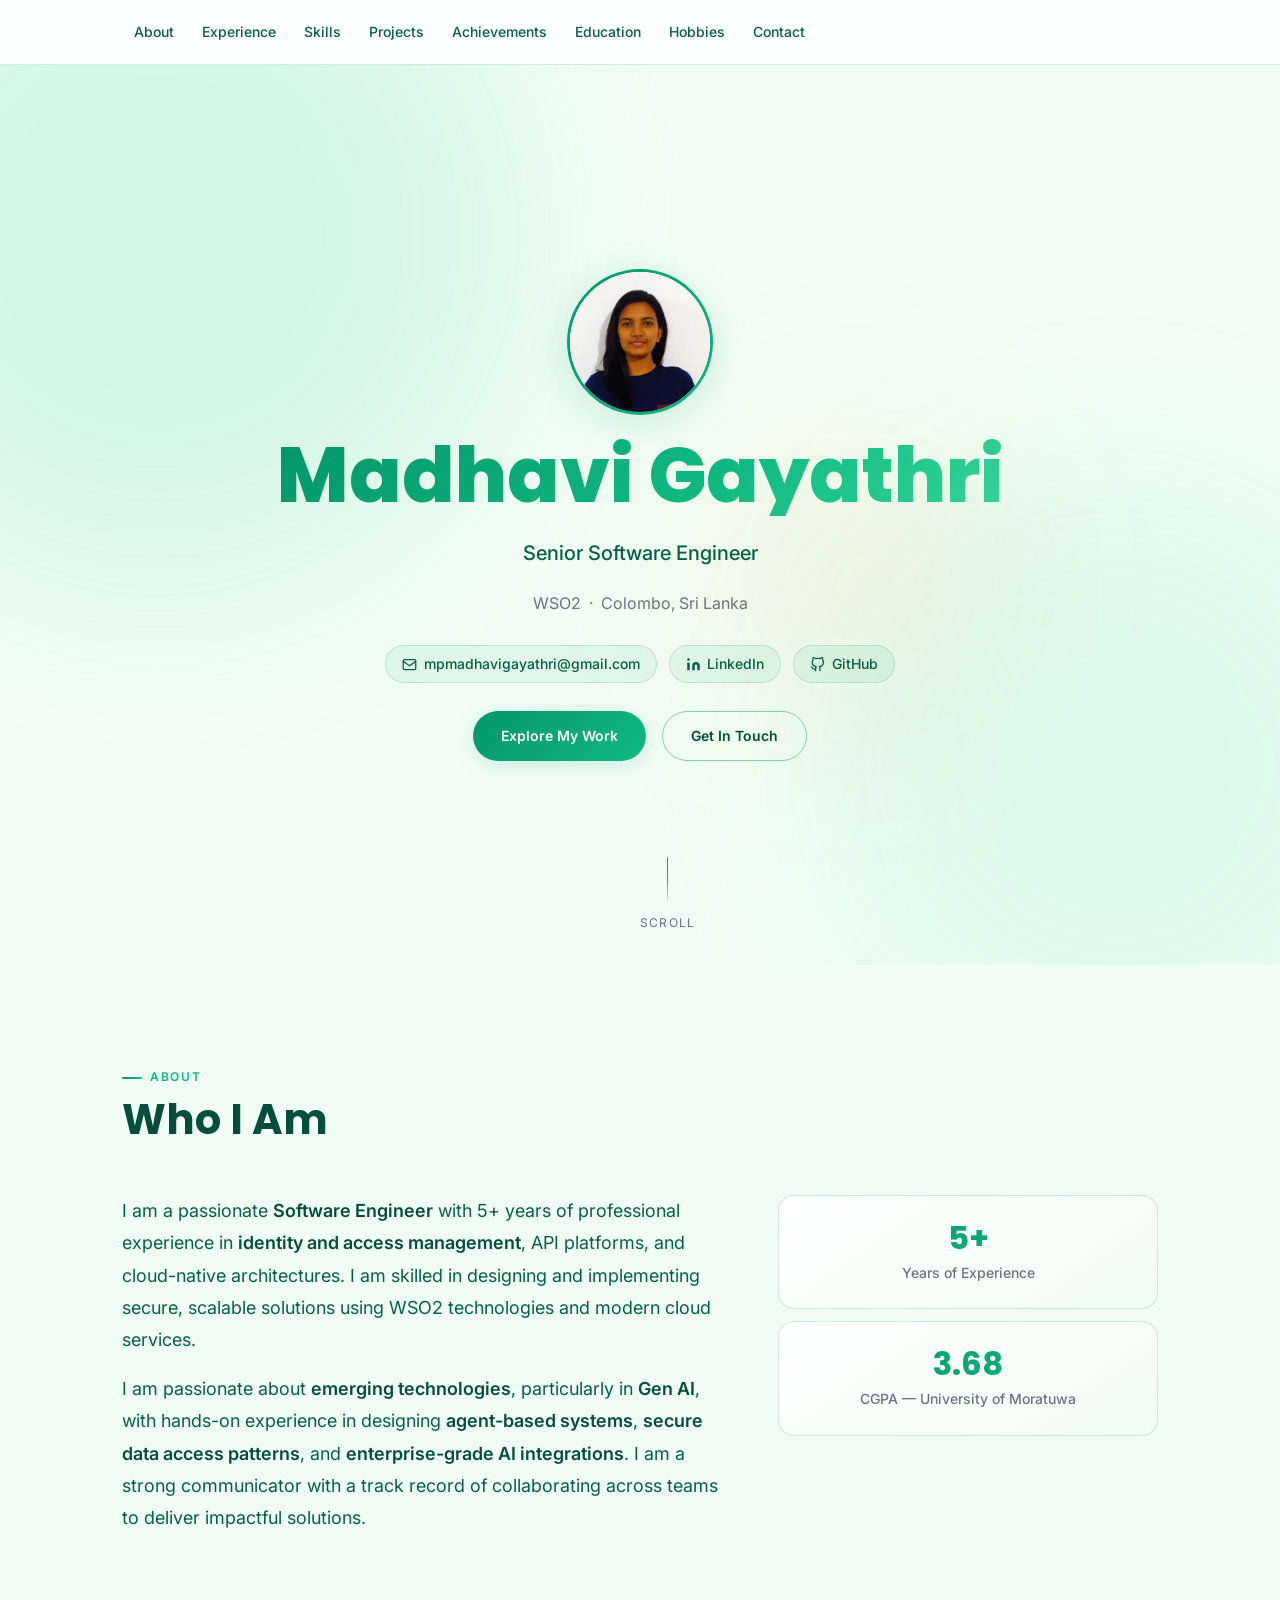
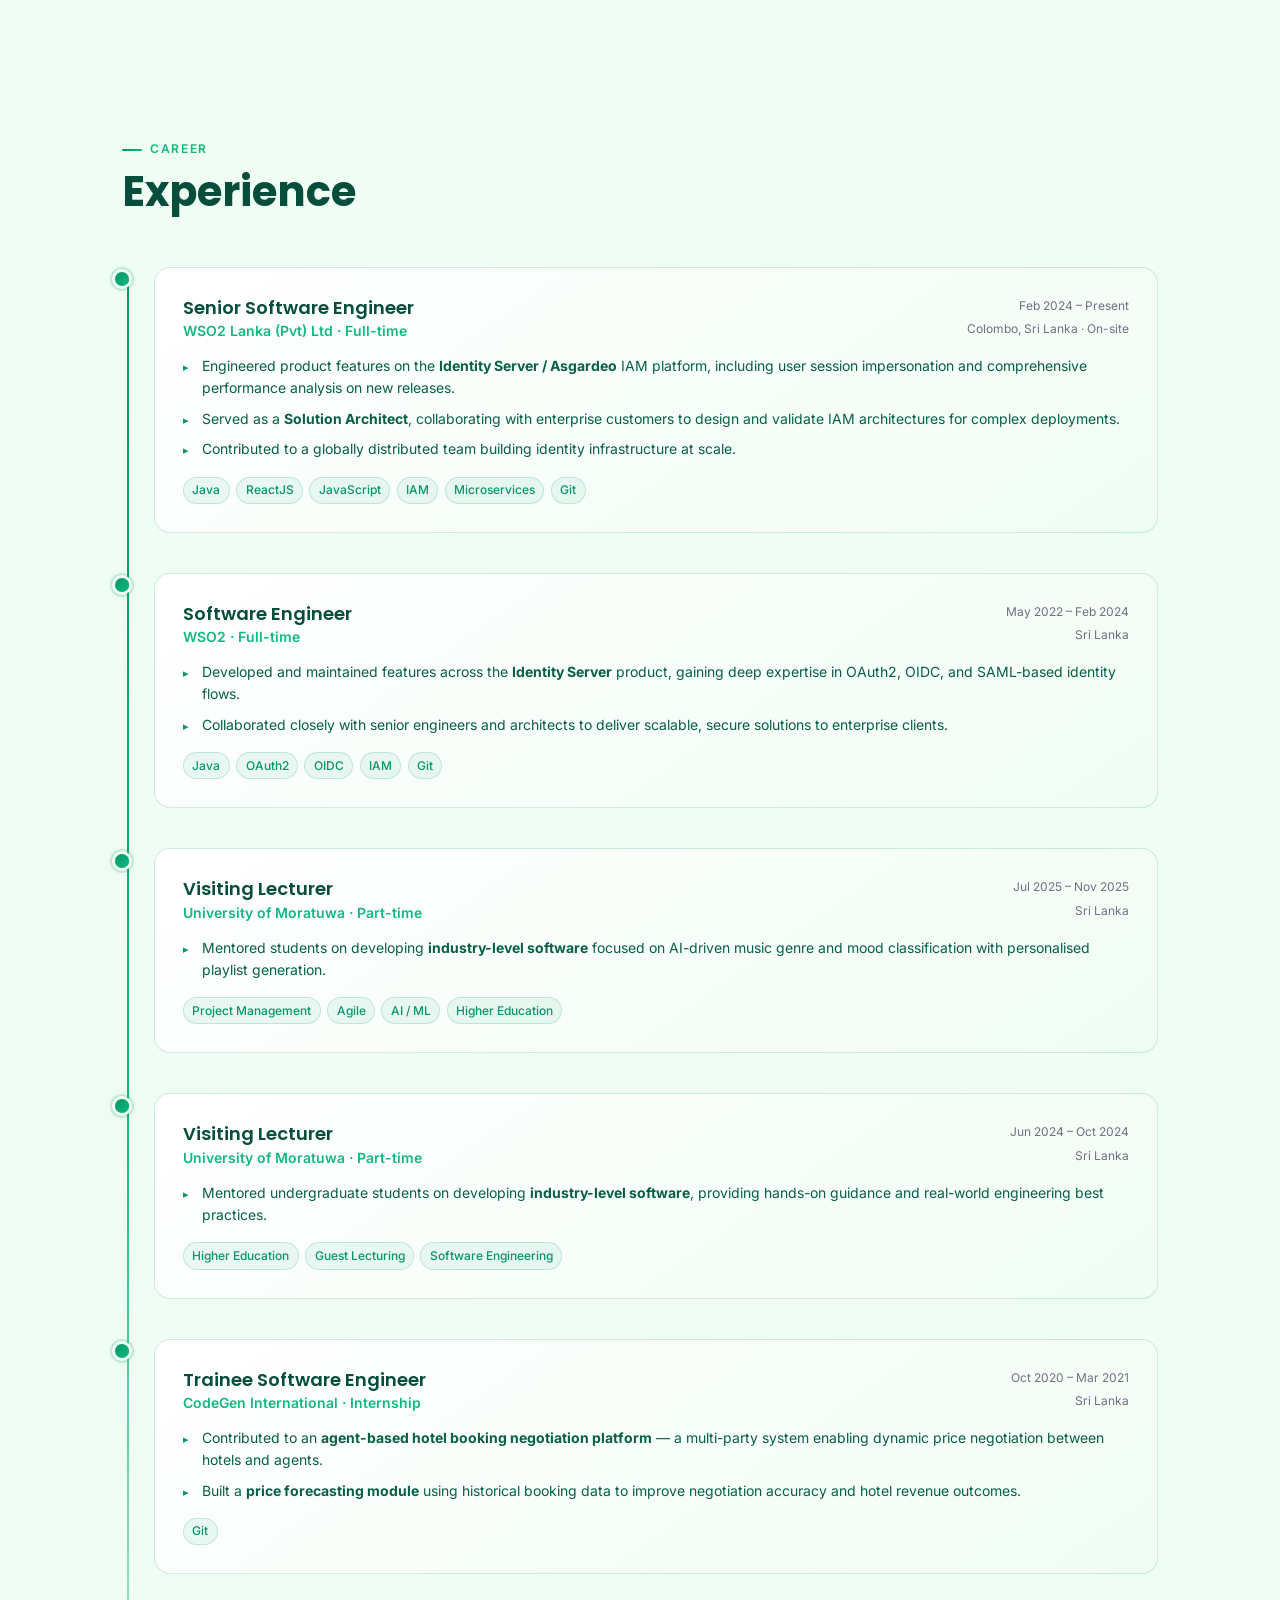
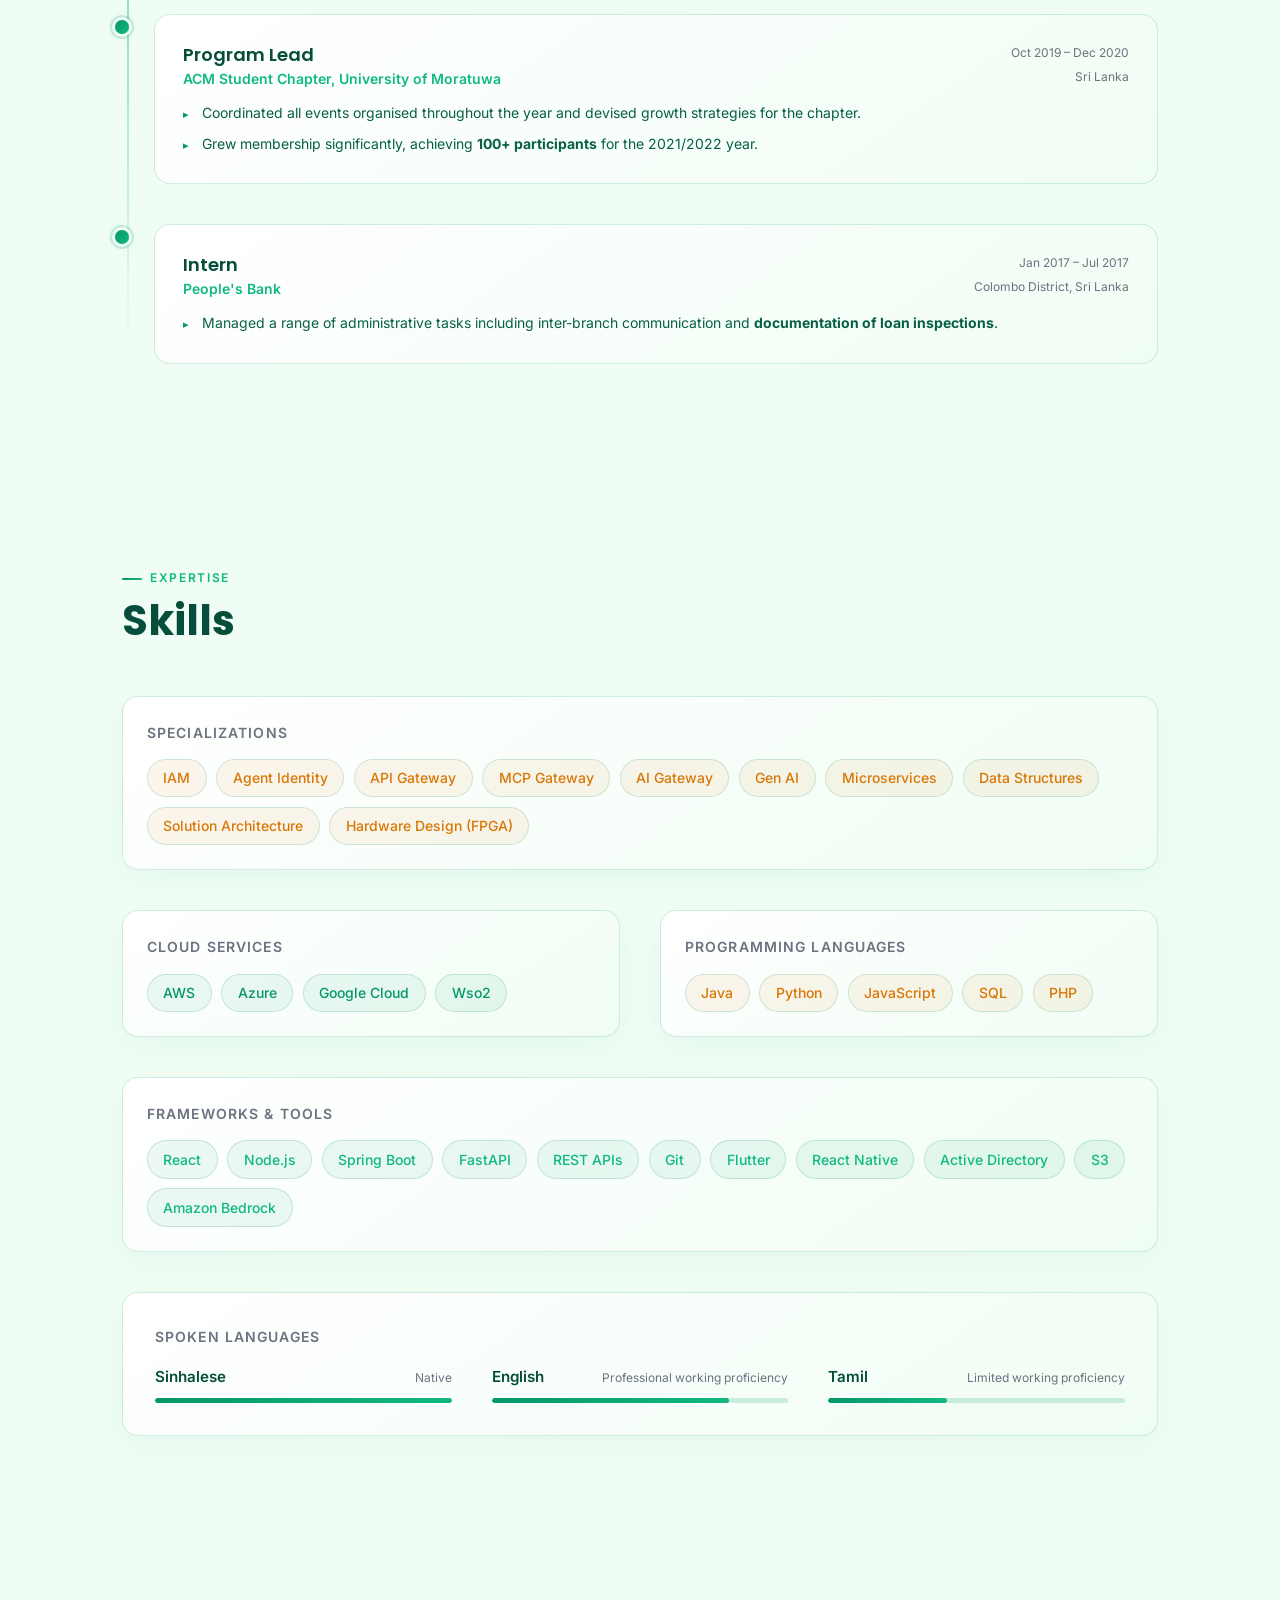
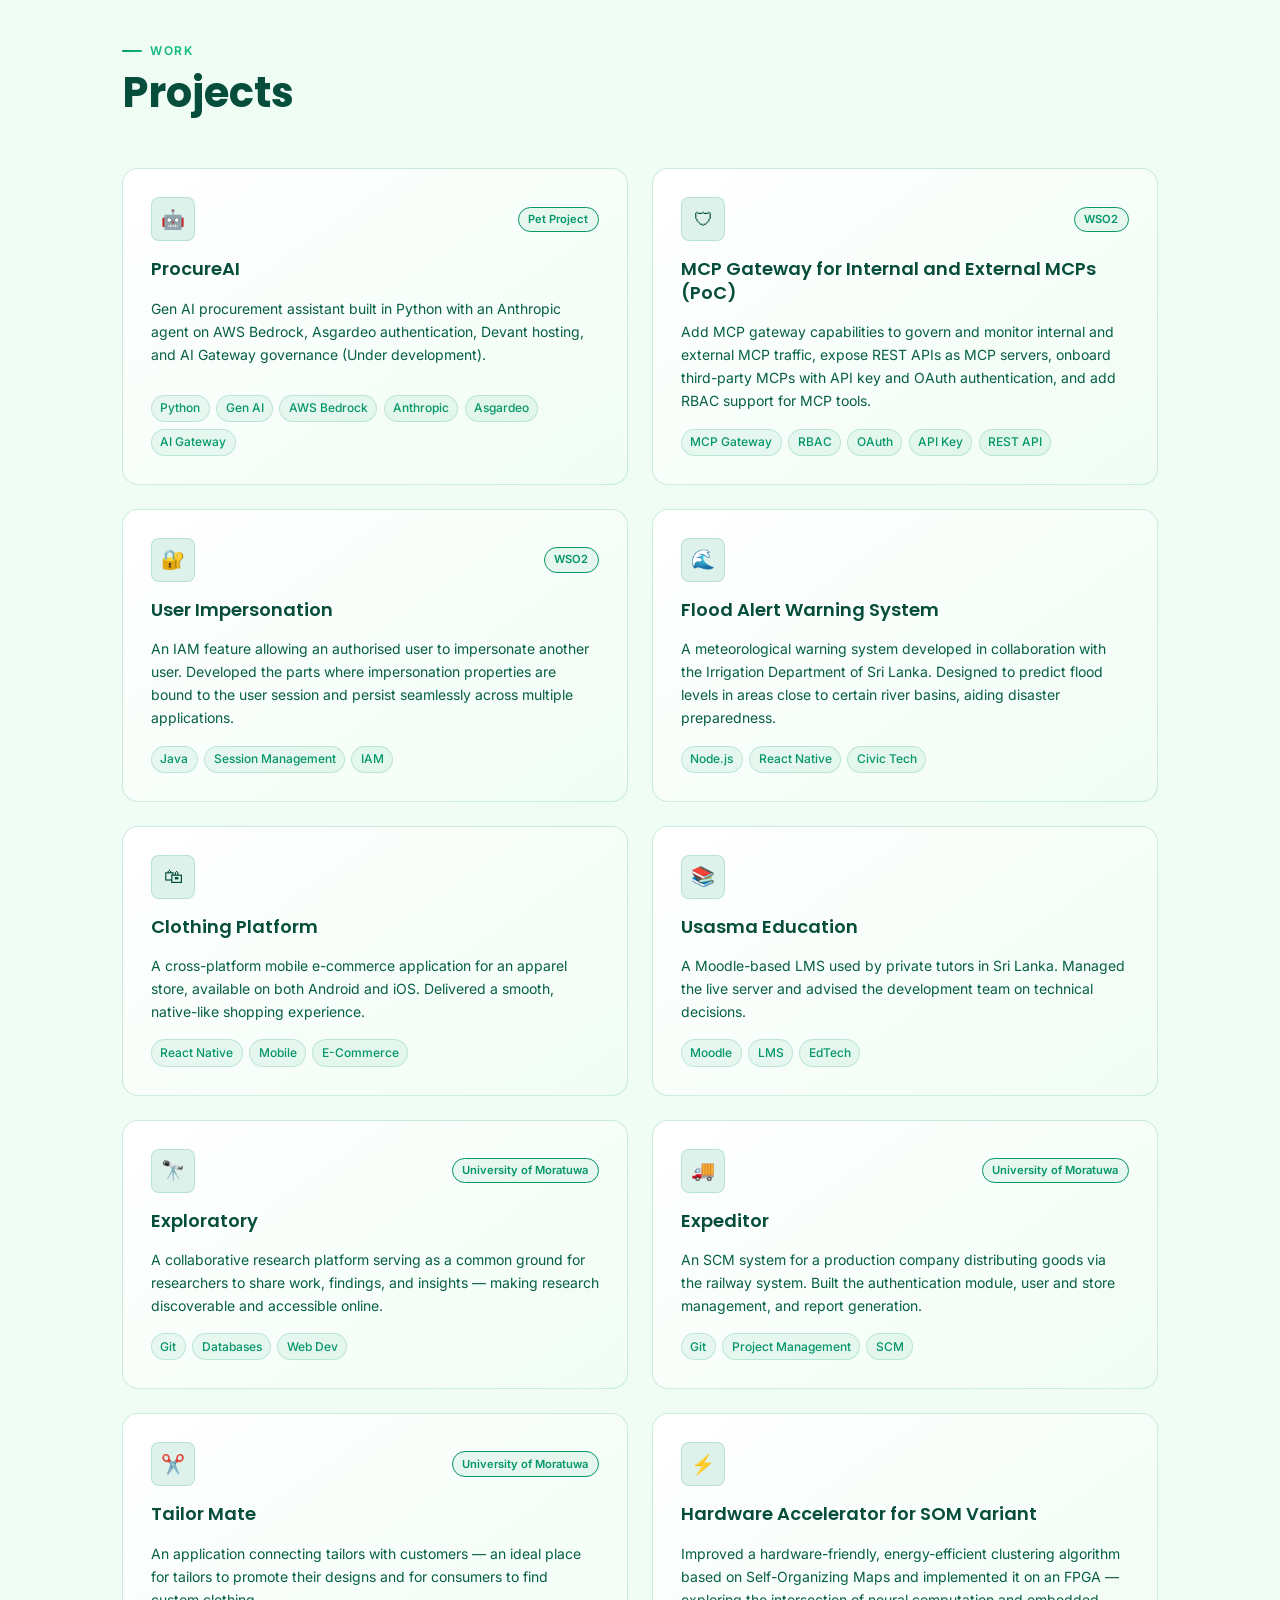
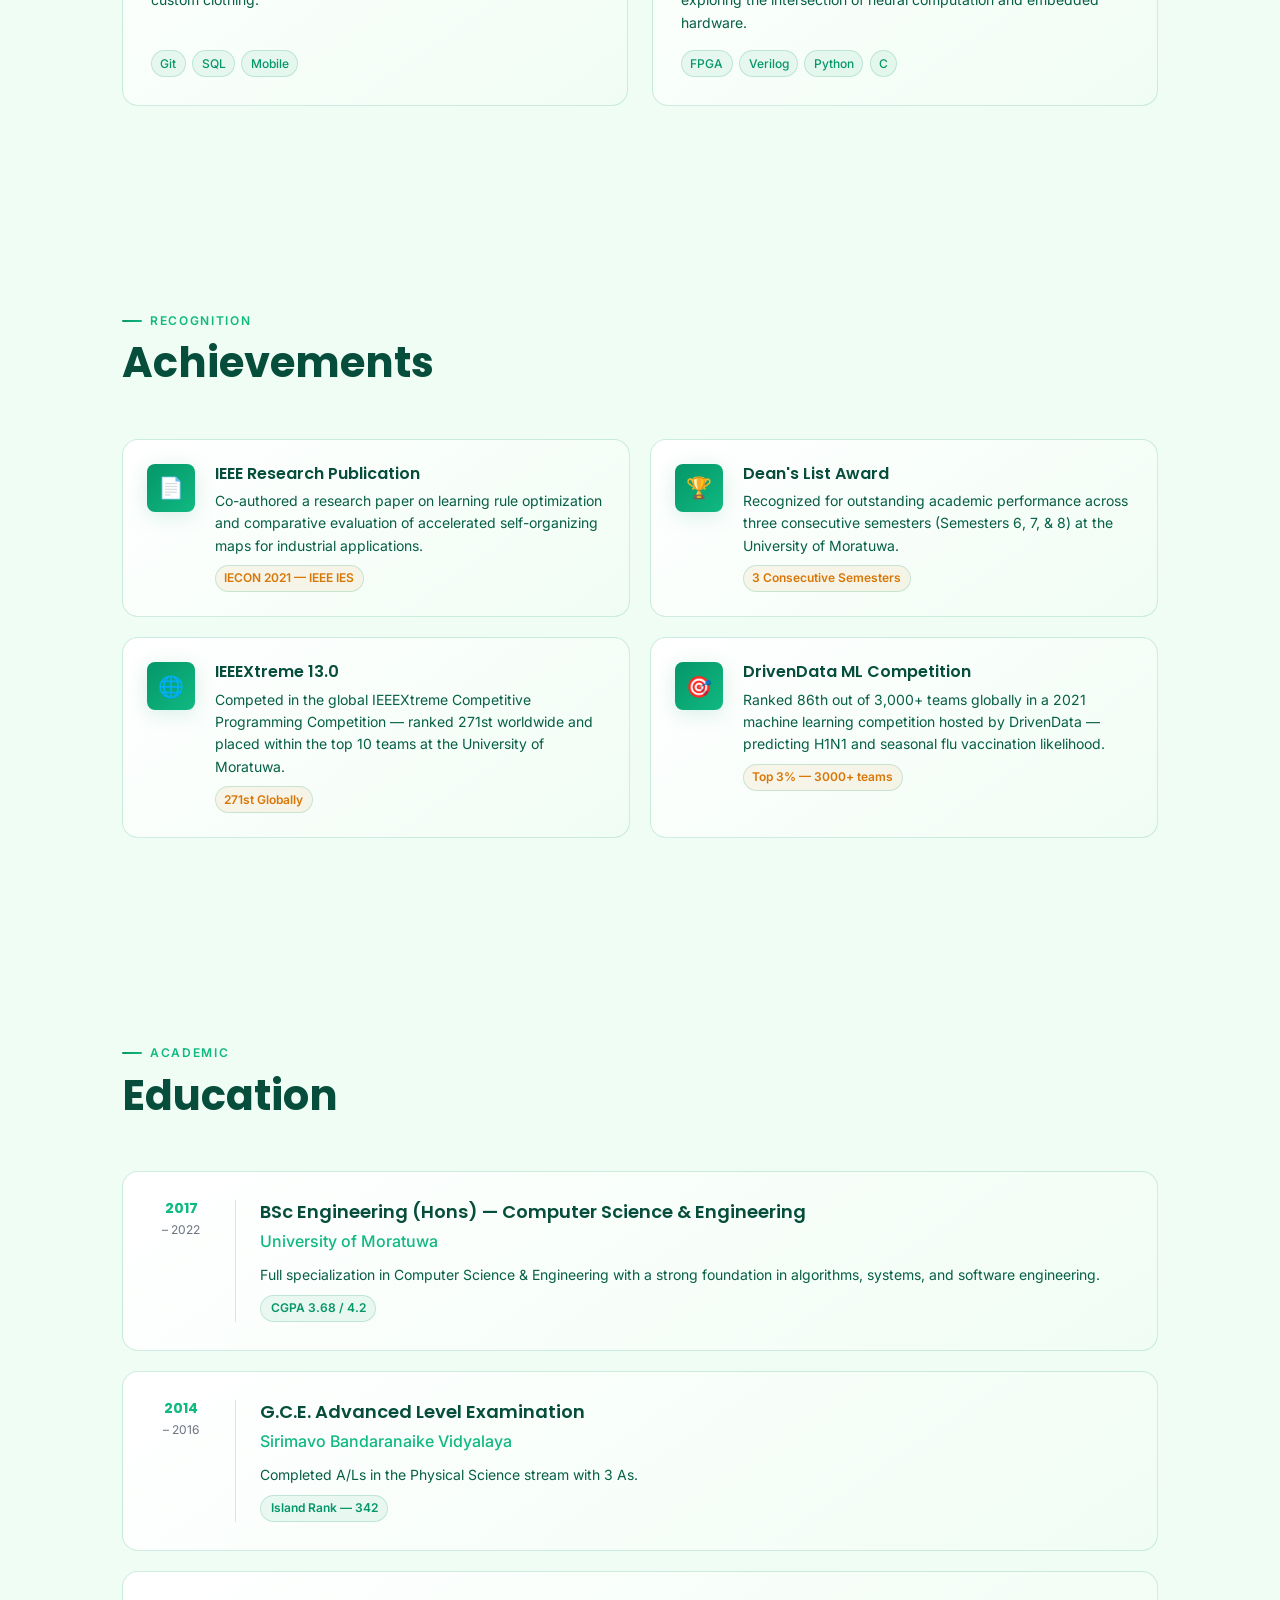
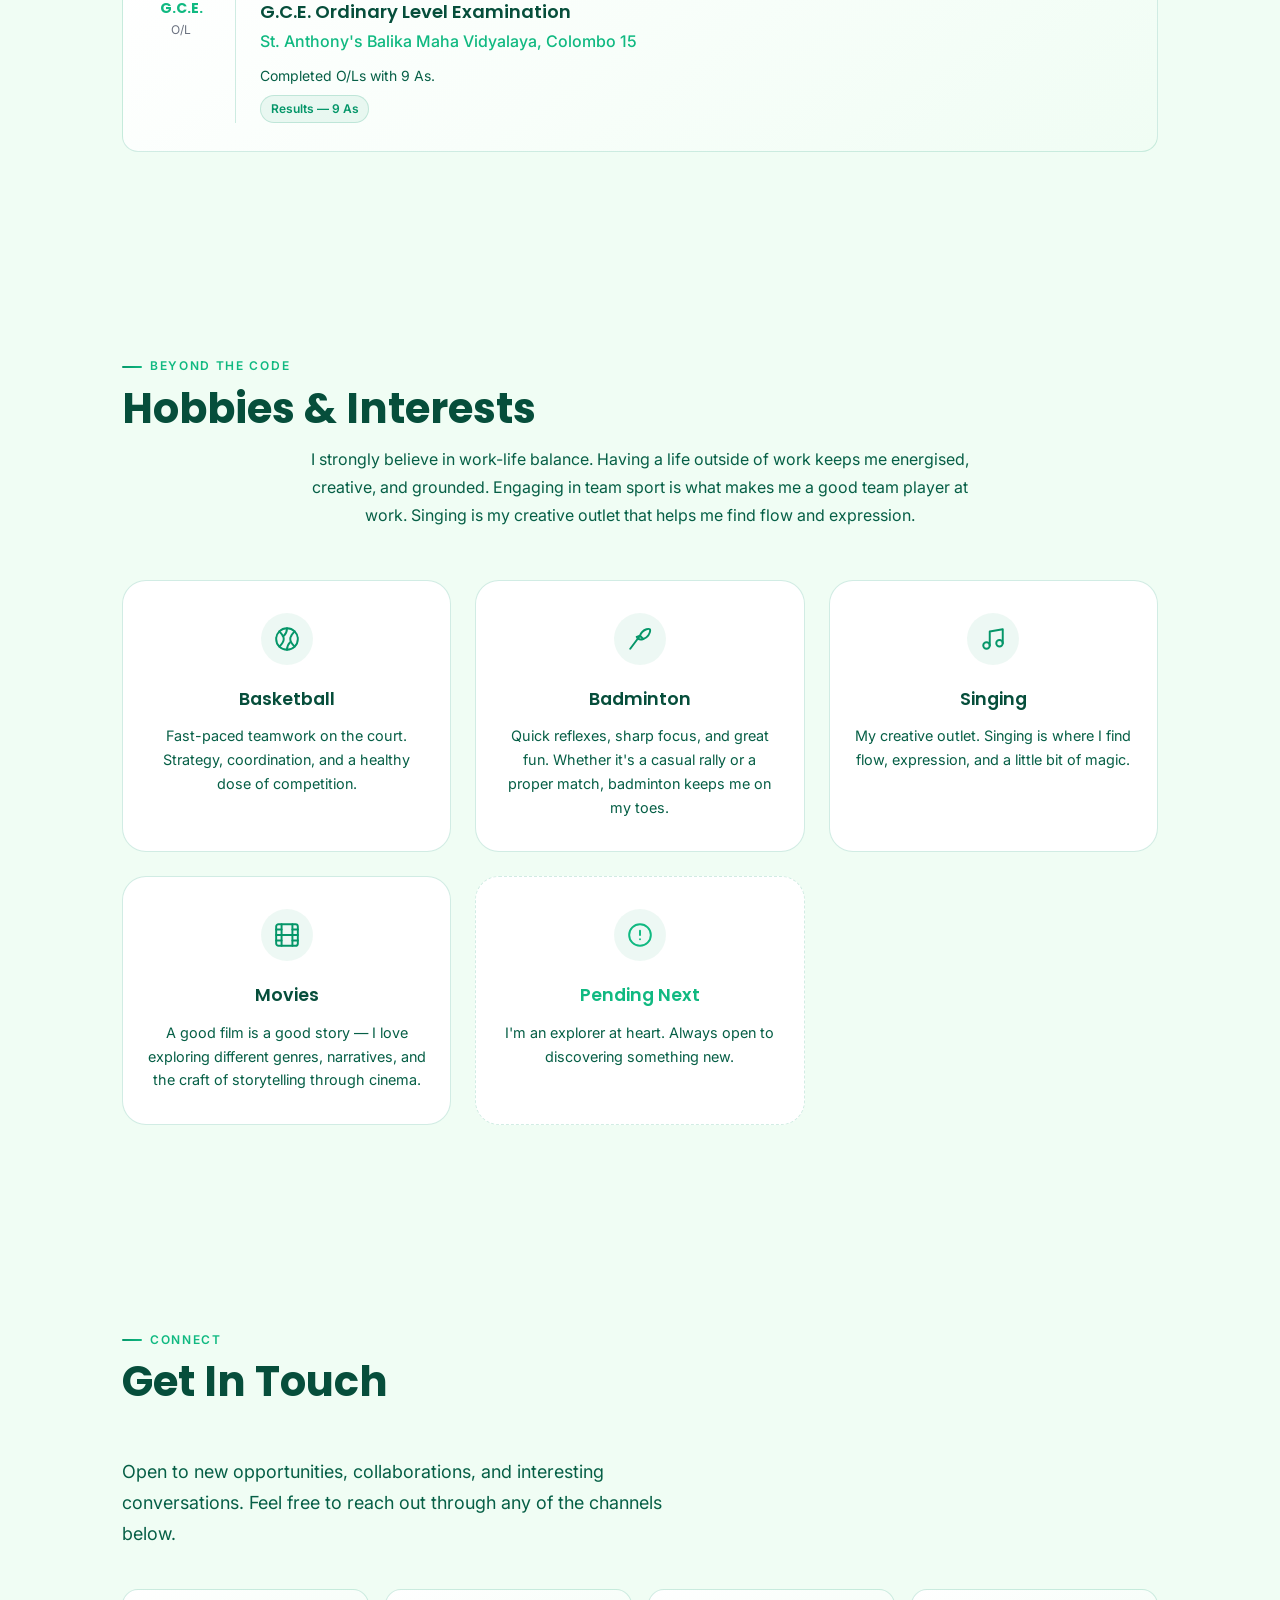
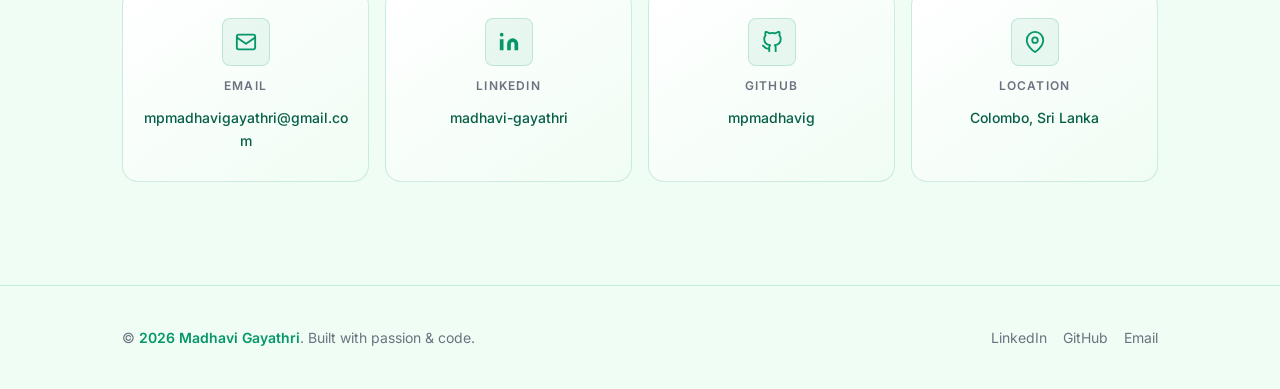
==== commit a7e7d839: "Update." ====
--- a/index.html
+++ b/index.html
@@ -8,7 +8,8 @@
   <meta property="og:title" content="Madhavi Gayathri — Software Engineer" />
   <meta property="og:description" content="Senior Software Engineer at WSO2, specializing in IAM, Java, and ReactJS." />
   <meta property="og:type" content="website" />
-  <title>Madhavi Gayathri — Software Engineer</title>
+  <title>Madhavi Gayathri</title>
+  <link rel="icon" type="image/svg+xml" href="favicon.svg" />
   <link rel="stylesheet" href="style.css" />
 </head>
 <body>
@@ -18,7 +19,6 @@
   ============================================================ -->
   <header class="site-header" role="banner">
     <nav class="nav container" aria-label="Primary navigation">
-      <a class="nav__logo" href="#hero" aria-label="Back to top">MG</a>
 
       <ul class="nav__menu" id="nav-menu" role="list">
         <li><a class="nav__link" href="#about">About</a></li>
@@ -106,25 +106,14 @@
         <div class="about__grid">
           <div class="about__text" data-animate>
             <p>
-              I'm a <strong>passionate software engineer</strong> with <span id="years-exp-inline">—</span> years of professional experience,
-              including a <strong>6-month internship</strong> at Codegen International. 
-              Most part of my professional experience at WSO2 is primarily focused on
-              <strong>identity and access management</strong> &mdash; building secure,
-              scalable systems that millions of users rely on.
+                I am a passionate <strong>Software Engineer</strong> with <span id="years-exp-inline">—</span> years of professional experience in
+                <strong>identity and access management</strong>, API platforms, and cloud-native architectures. I am skilled in designing and
+                implementing secure, scalable solutions using WSO2 technologies and modern cloud services.
             </p>
             <p>
-              At WSO2, I work on the <strong>Identity Server &amp; Asgardeo</strong> team,
-              shipping features like user impersonation and driving performance
-              improvements across new releases while contributing to product maintainance. 
-              I've also stepped into a <strong>Solution Engineer</strong> role, working directly 
-              with enterprise customers to accommodate robust solutions combining all WSO2 products 
-              such as API Manager, Identity Server, and Ballerina Integrator.
-            </p>
-            <p>
-              Outside of my primary role, I serve as a <strong>Visiting Lecturer</strong> at the
-              University of Moratuwa, mentoring the next generation of engineers with
-              industry-level guidance. I'm a people-oriented engineer and emerging leader &mdash;
-              open to new ideas, who uses <strong>AI thoughtfully</strong> for work.
+                I am passionate about <strong>emerging technologies</strong>, particularly in <strong>Gen AI</strong>, with hands-on experience in designing
+                <strong>agent-based systems</strong>, <strong>secure data access patterns</strong>, and <strong>enterprise-grade AI integrations</strong>. I am a strong communicator
+                with a track record of collaborating across teams to deliver impactful solutions.
             </p>
           </div>
 
@@ -343,17 +332,45 @@
         </div>
 
         <div class="skills__groups" data-animate>
+          
+          <div class="skill-group skill-group--featured">
+            <h3 class="skill-group__label">Specializations</h3>
+            <div class="skill-group__tags">
+              <span class="skill-tag skill-tag--accent">IAM</span>
+              <span class="skill-tag skill-tag--accent">Agent Identity</span>
+              <span class="skill-tag skill-tag--accent">API Gateway</span>
+              <span class="skill-tag skill-tag--accent">MCP Gateway</span>
+              <span class="skill-tag skill-tag--accent">AI Gateway</span>
+              <span class="skill-tag skill-tag--accent">Gen AI</span>
+              <span class="skill-tag skill-tag--accent">Microservices</span>
+              <span class="skill-tag skill-tag--accent">Data Structures</span>
+              <span class="skill-tag skill-tag--accent">Solution Architecture</span>
+              <span class="skill-tag skill-tag--accent">Hardware Design (FPGA)</span>
+            </div>
+          </div>
+
+          <div class="skill-group" data-animate>
+            <h3 class="skill-group__label">Cloud Services</h3>
+            <div class="skill-group__tags">
+              <span class="skill-tag skill-tag--primary">AWS</span>
+              <span class="skill-tag skill-tag--primary">Azure</span>
+              <span class="skill-tag skill-tag--primary">Google Cloud</span>
+              <span class="skill-tag skill-tag--primary">Wso2</span>
+            </div>
+          </div>
+
           <div class="skill-group">
             <h3 class="skill-group__label">Programming Languages</h3>
             <div class="skill-group__tags">
-              <span class="skill-tag skill-tag--primary">Java</span>
-              <span class="skill-tag skill-tag--primary">Python</span>
-              <span class="skill-tag skill-tag--primary">JavaScript</span>
-              <span class="skill-tag skill-tag--primary">SQL</span>
-            </div>
-          </div>
-
-          <div class="skill-group">
+              <span class="skill-tag skill-tag--accent">Java</span>
+              <span class="skill-tag skill-tag--accent">Python</span>
+              <span class="skill-tag skill-tag--accent">JavaScript</span>
+              <span class="skill-tag skill-tag--accent">SQL</span>
+              <span class="skill-tag skill-tag--accent">PHP</span>
+            </div>
+          </div>
+
+          <div class="skill-group skill-group--featured">
             <h3 class="skill-group__label">Frameworks &amp; Tools</h3>
             <div class="skill-group__tags">
               <span class="skill-tag">React</span>
@@ -364,20 +381,13 @@
               <span class="skill-tag">Git</span>
               <span class="skill-tag">Flutter</span>
               <span class="skill-tag">React Native</span>
-            </div>
-          </div>
-
-          <div class="skill-group">
-            <h3 class="skill-group__label">Specializations</h3>
-            <div class="skill-group__tags">
-              <span class="skill-tag skill-tag--accent">IAM</span>
-              <span class="skill-tag skill-tag--accent">Microservices</span>
-              <span class="skill-tag skill-tag--accent">Data Structures</span>
-              <span class="skill-tag skill-tag--accent">Solution Architecture</span>
-              <span class="skill-tag skill-tag--accent">Hardware Design (FPGA)</span>
-            </div>
-          </div>
-        </div>
+              <span class="skill-tag">Active Directory</span>
+              <span class="skill-tag">S3</span>
+              <span class="skill-tag">Amazon Bedrock</span>
+            </div>
+          </div>
+        </div>
+
 
         <div class="languages__list" data-animate>
           <h3 class="skill-group__label">Spoken Languages</h3>
@@ -429,6 +439,43 @@
         </div>
 
         <div class="projects__grid">
+
+          <article class="project-card" data-animate>
+            <div class="project-card__header">
+              <div class="project-card__icon" aria-hidden="true">&#x1F916;</div>
+              <span class="project-card__assoc">Pet Project</span>
+            </div>
+            <h3 class="project-card__title">ProcureAI</h3>
+            <p class="project-card__desc">
+              Gen AI procurement assistant built in Python with an Anthropic agent on AWS Bedrock, Asgardeo authentication, Devant hosting, and AI Gateway governance (Under development).
+            </p>
+            <div class="project-card__tags">
+              <span class="project-card__tag">Python</span>
+              <span class="project-card__tag">Gen AI</span>
+              <span class="project-card__tag">AWS Bedrock</span>
+              <span class="project-card__tag">Anthropic</span>
+              <span class="project-card__tag">Asgardeo</span>
+              <span class="project-card__tag">AI Gateway</span>
+            </div>
+          </article>
+
+          <article class="project-card" data-animate>
+            <div class="project-card__header">
+              <div class="project-card__icon" aria-hidden="true">&#x1F6E1;</div>
+              <span class="project-card__assoc">WSO2</span>
+            </div>
+            <h3 class="project-card__title">MCP Gateway for Internal and External MCPs (PoC)</h3>
+            <p class="project-card__desc">
+              Add MCP gateway capabilities to govern and monitor internal and external MCP traffic, expose REST APIs as MCP servers, onboard third-party MCPs with API key and OAuth authentication, and add RBAC support for MCP tools.
+            </p>
+            <div class="project-card__tags">
+              <span class="project-card__tag">MCP Gateway</span>
+              <span class="project-card__tag">RBAC</span>
+              <span class="project-card__tag">OAuth</span>
+              <span class="project-card__tag">API Key</span>
+              <span class="project-card__tag">REST API</span>
+            </div>
+          </article>
 
           <article class="project-card" data-animate>
             <div class="project-card__header">
@@ -647,7 +694,7 @@
               <h3 class="edu-card__degree">BSc Engineering (Hons) &mdash; Computer Science &amp; Engineering</h3>
               <p class="edu-card__institution">University of Moratuwa</p>
               <p class="edu-card__detail">Full specialization in Computer Science &amp; Engineering with a strong foundation in algorithms, systems, and software engineering.</p>
-              <span class="edu-card__cgpa">CGPA 3.68 / 4.0</span>
+              <span class="edu-card__cgpa">CGPA 3.68 / 4.2</span>
             </div>
           </div>
 
@@ -660,8 +707,22 @@
             <div class="edu-card__body">
               <h3 class="edu-card__degree">G.C.E. Advanced Level Examination</h3>
               <p class="edu-card__institution">Sirimavo Bandaranaike Vidyalaya</p>
-              <p class="edu-card__detail">Completed A/Ls with exceptional results in the Physical Science stream.</p>
+              <p class="edu-card__detail">Completed A/Ls in the Physical Science stream with 3 As.</p>
               <span class="edu-card__cgpa">Island Rank &mdash; 342</span>
+            </div>
+          </div>
+
+          <div class="edu-card" data-animate>
+            <div class="edu-card__year-block">
+              <div class="edu-card__year">G.C.E.</div>
+              <div class="edu-card__year-range">O/L</div>
+            </div>
+            <div class="edu-card__divider" aria-hidden="true"></div>
+            <div class="edu-card__body">
+              <h3 class="edu-card__degree">G.C.E. Ordinary Level Examination</h3>
+              <p class="edu-card__institution">St. Anthony's Balika Maha Vidyalaya, Colombo 15</p>
+              <p class="edu-card__detail">Completed O/Ls with 9 As.</p>
+              <span class="edu-card__cgpa">Results &mdash; 9 As</span>
             </div>
           </div>
 
--- a/style.css
+++ b/style.css
@@ -672,9 +672,25 @@
    Skills
    ============================================================ */
 .skills__groups {
+  display: grid;
+  grid-template-columns: repeat(2, minmax(0, 1fr));
+  gap: 2.5rem;
+  align-items: stretch;
+}
+
+.skill-group {
   display: flex;
   flex-direction: column;
-  gap: 2.5rem;
+  height: 100%;
+  padding: 1.5rem;
+  border-radius: var(--radius-md);
+  background: var(--gradient-card);
+  border: 1px solid var(--border-subtle);
+  box-shadow: 0 10px 30px rgba(5, 150, 105, 0.05);
+}
+
+.skill-group--featured {
+  grid-column: 1 / -1;
 }
 
 .skill-group__label {
@@ -690,6 +706,7 @@
   display: flex;
   flex-wrap: wrap;
   gap: 0.6rem;
+  align-content: flex-start;
 }
 
 .skill-tag {
@@ -740,8 +757,11 @@
 /* ── Spoken Languages ── */
 .languages__list {
   margin-top: 2.5rem;
-  padding-top: 2rem;
-  border-top: 1px solid var(--border);
+  padding: 2rem;
+  border: 1px solid var(--border);
+  border-radius: var(--radius-md);
+  background: var(--gradient-card);
+  box-shadow: 0 10px 30px rgba(5, 150, 105, 0.05);
 }
 
 .languages__items {
@@ -757,6 +777,21 @@
   align-items: baseline;
   margin-bottom: 0.5rem;
   gap: 0.5rem;
+}
+
+@media (max-width: 820px) {
+  .skills__groups {
+    grid-template-columns: 1fr;
+  }
+
+  .skill-group--featured {
+    grid-column: auto;
+  }
+
+  .languages__items {
+    grid-template-columns: 1fr;
+    gap: 1.25rem;
+  }
 }
 
 .lang-item__name {
